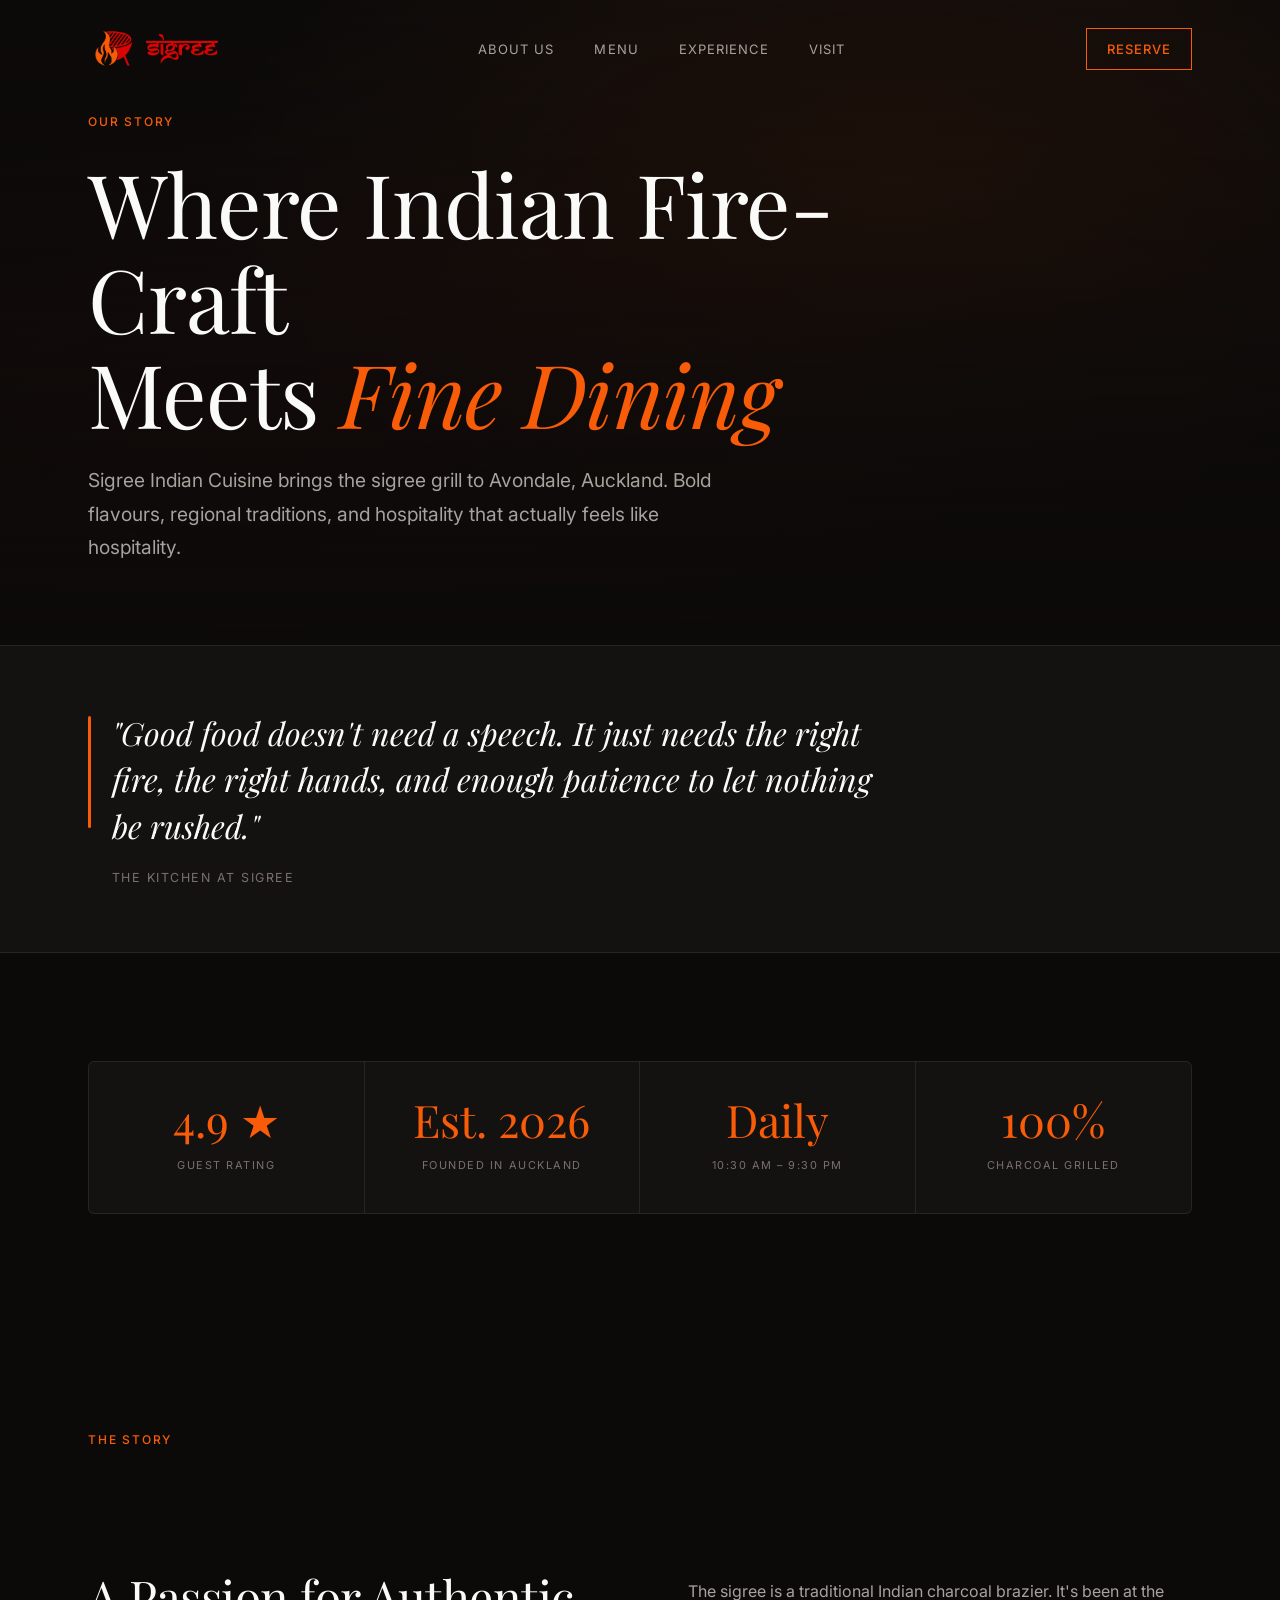
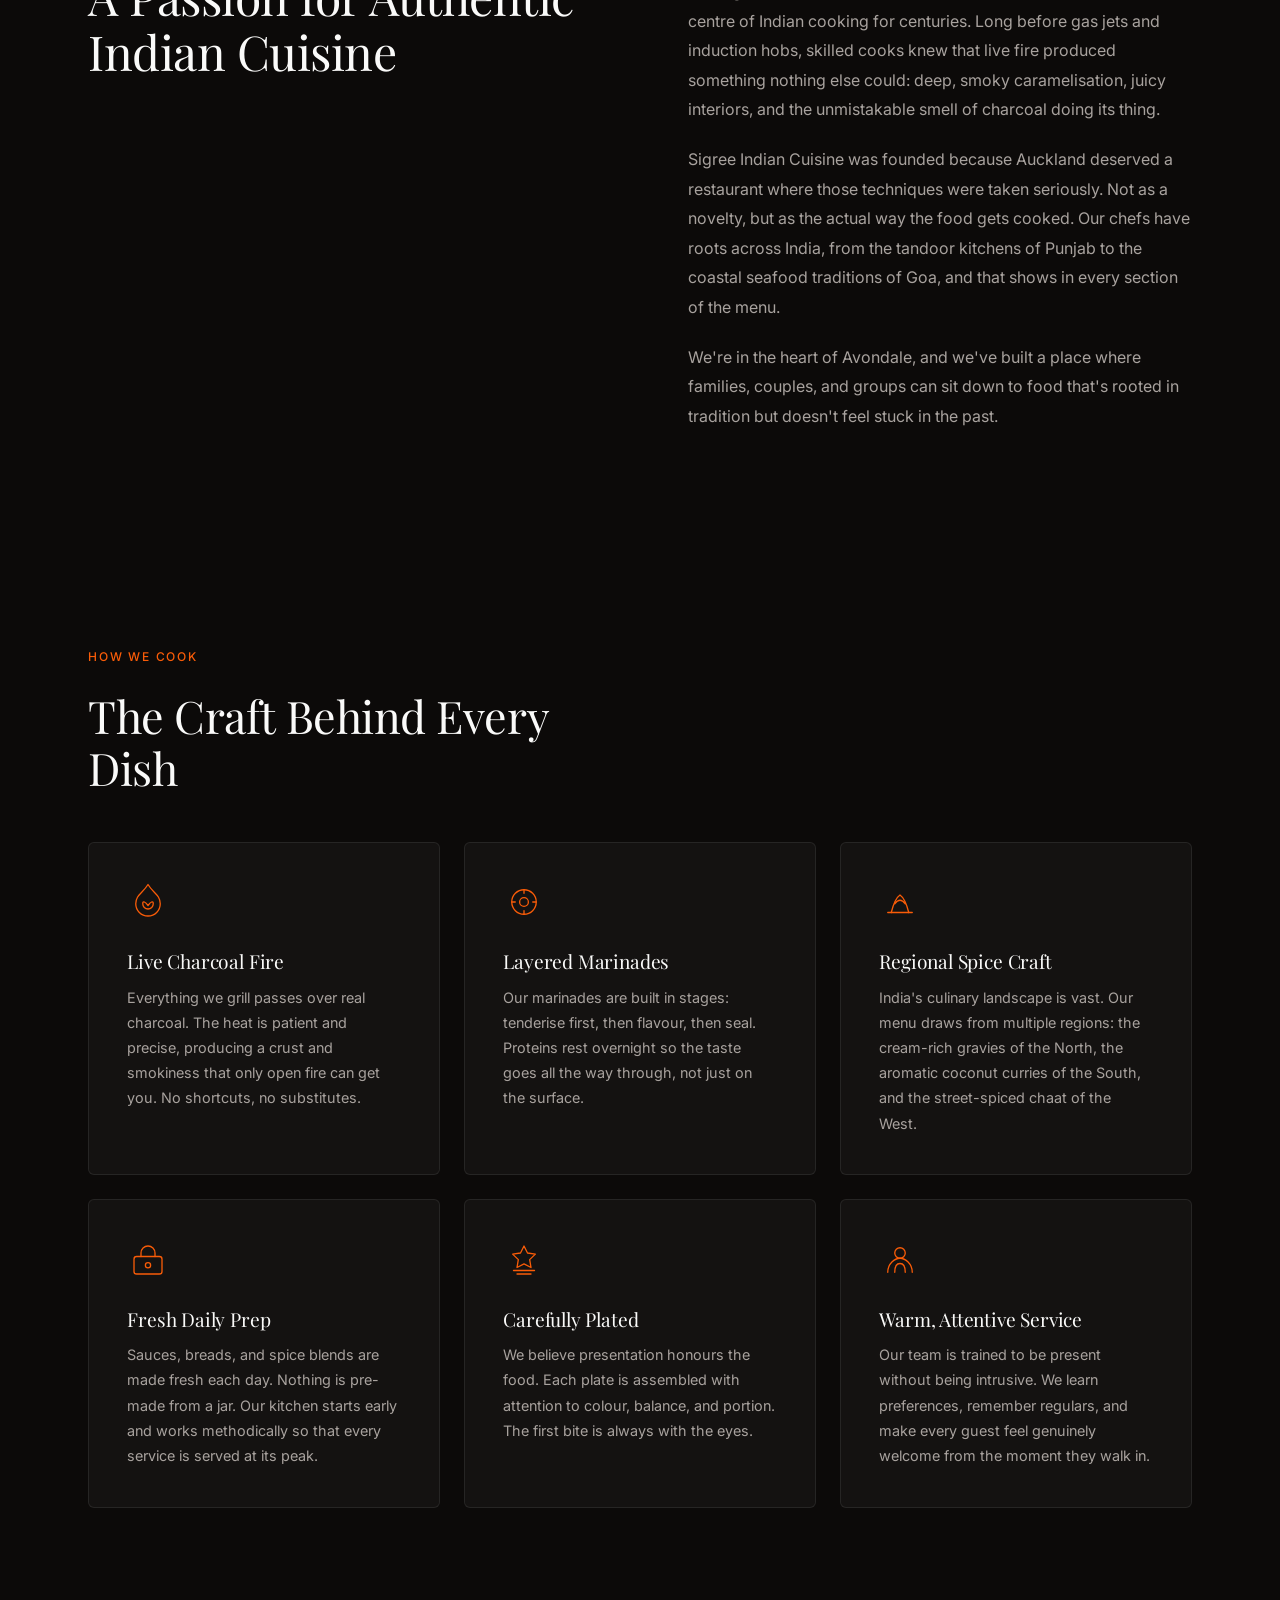
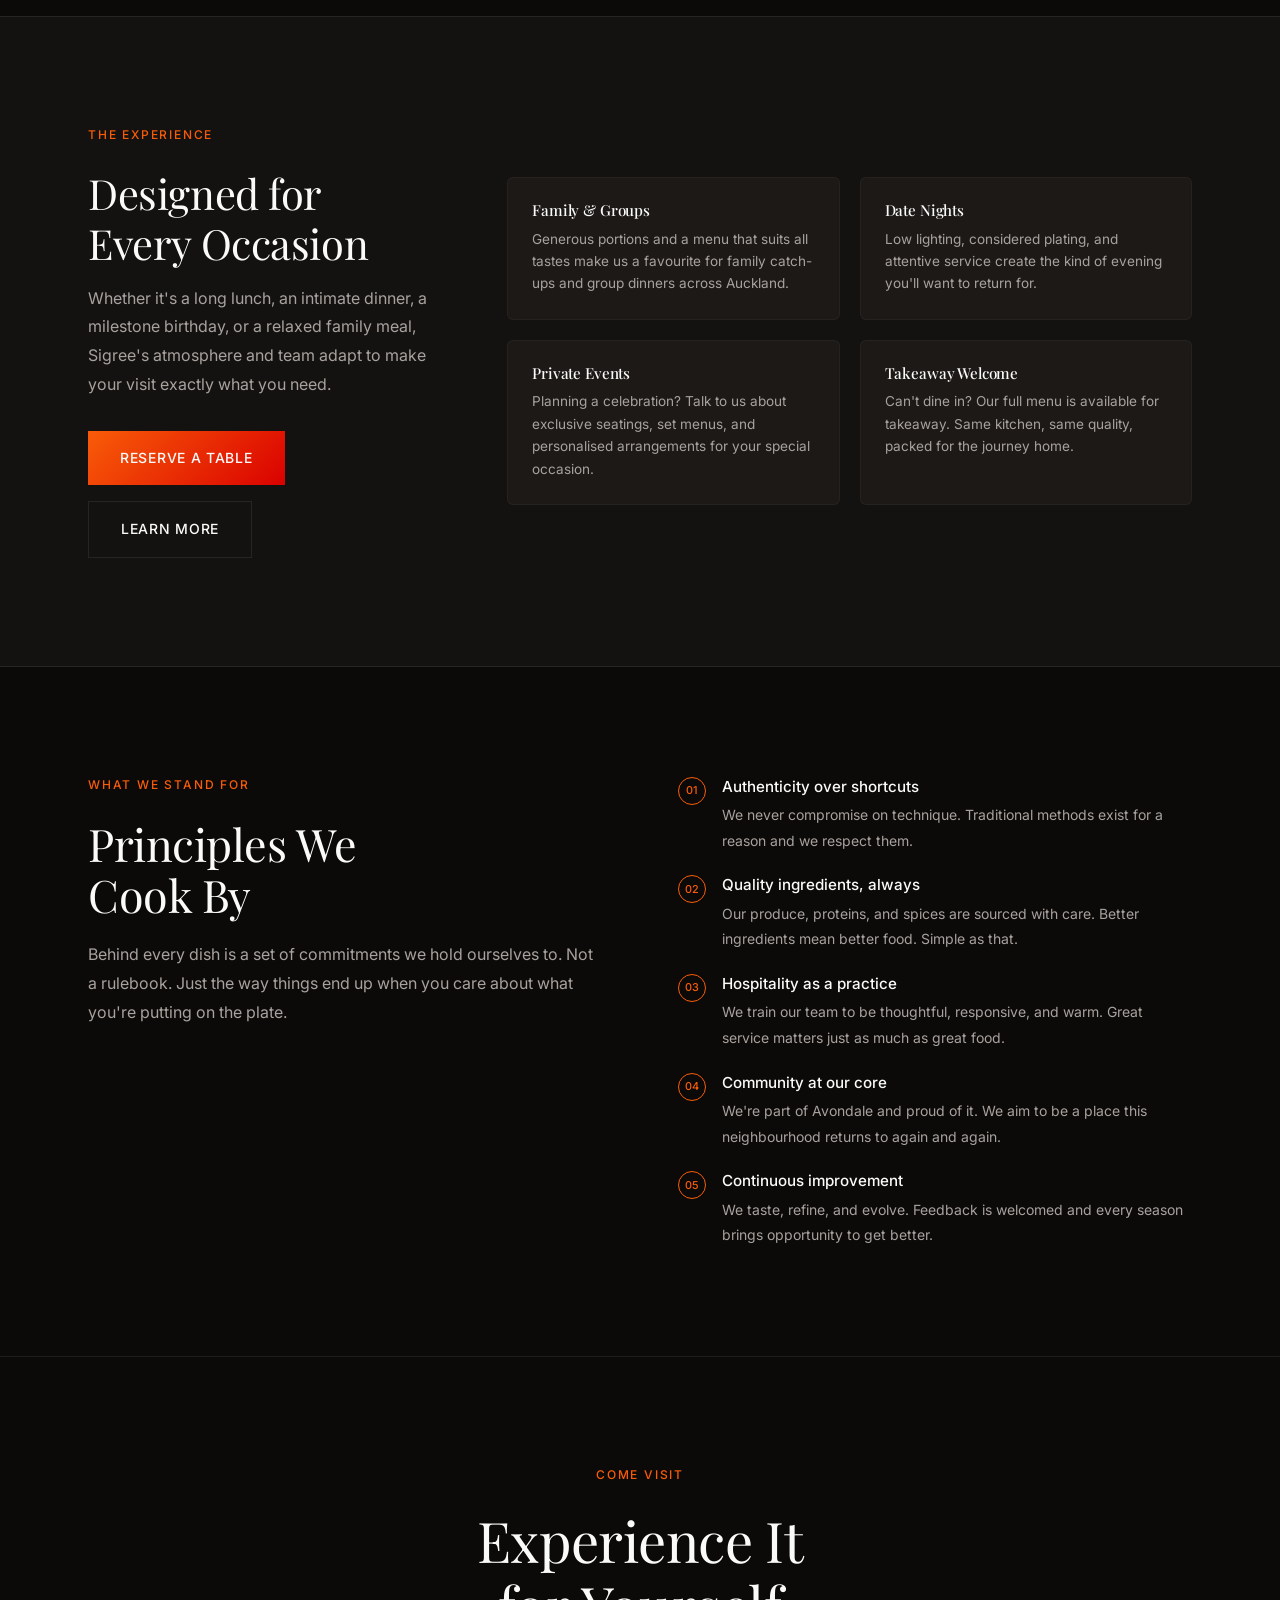
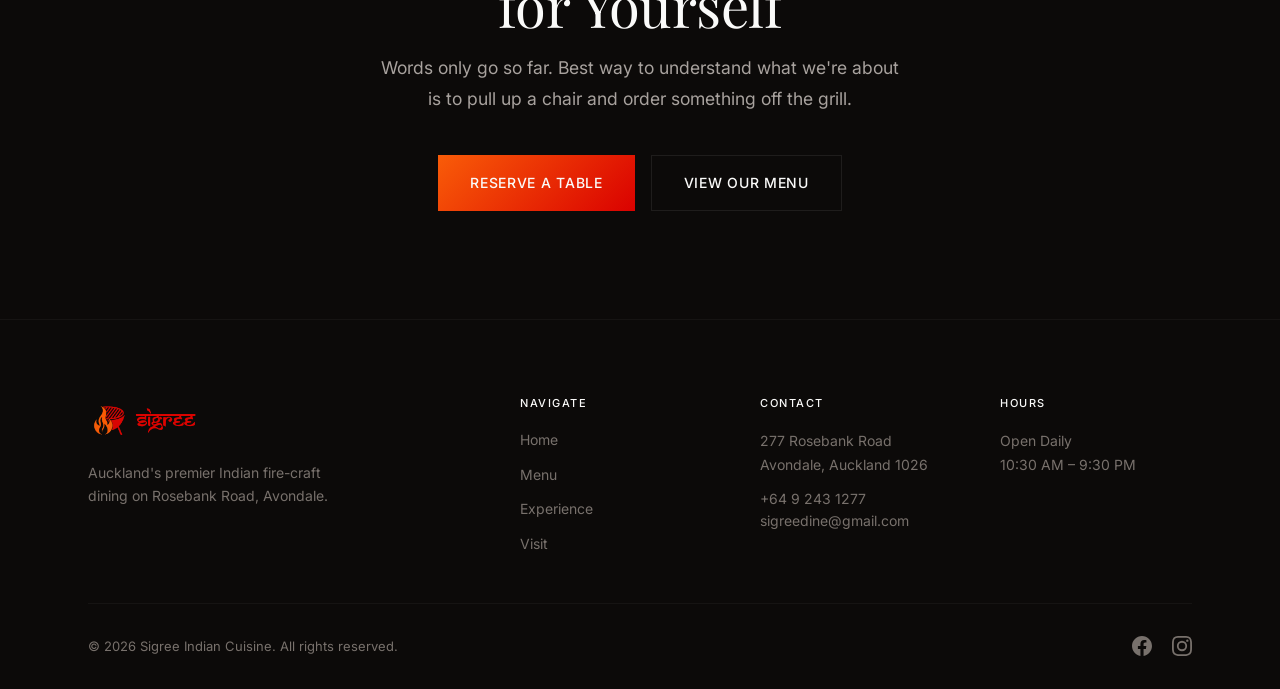
==== about.html @ a4ab177f "newupdates" ====
<!DOCTYPE html>
<html lang="en">
<head>
	<meta charset="UTF-8" />
	<meta name="viewport" content="width=device-width, initial-scale=1.0" />
	<meta name="robots" content="index, follow" />
	<link rel="canonical" href="https://sigreebbq.netlify.app/about.html" />
	<meta name="description" content="About Sigree Indian Cuisine. Our story, how we cook, and the team behind the charcoal grill at 277 Rosebank Road, Avondale." />
	<meta name="keywords" content="Sigree story, Indian restaurant team, fine dining Avondale NZ, charcoal grill restaurant" />
	<meta property="og:title" content="About Us | Sigree Indian Cuisine" />
	<meta property="og:description" content="Discover the story of Sigree Indian Cuisine and our approach to authentic Indian charcoal grilled dining in Auckland." />
	<meta property="og:type" content="website" />
	<meta property="og:url" content="https://www.sigreebarbeque.co.nz/about.html" />
	<meta name="twitter:card" content="summary" />
	<meta name="twitter:title" content="About Us | Sigree Indian Cuisine" />
	<meta name="twitter:description" content="Discover the story of Sigree Indian Cuisine and our approach to authentic Indian charcoal grilled dining in Auckland." />
	<title>About Us | Sigree Indian Cuisine</title>
	<link rel="icon" href="favicon.ico" type="image/x-icon" />
	<link rel="preconnect" href="https://fonts.googleapis.com" />
	<link rel="preconnect" href="https://fonts.gstatic.com" crossorigin />
	<link href="https://fonts.googleapis.com/css2?family=Playfair+Display:ital,wght@0,400;0,500;0,600;1,400&family=Inter:wght@300;400;500&display=swap" rel="stylesheet" />
	<link rel="stylesheet" href="styles.css" />
	<script src="script.js" defer></script>
	<style>

		/* ============================================
		   About Page — Page-specific Styles
		   ============================================ */

		/* ---- About Hero ---- */
		.about-hero {
			min-height: 68vh;
			display: flex;
			align-items: flex-end;
			padding-top: 7rem;
			padding-bottom: clamp(3rem, 8vw, 5rem);
			position: relative;
			overflow: hidden;
			background:
				linear-gradient(180deg, rgba(12,10,9,0.1) 0%, var(--color-bg) 100%),
				radial-gradient(ellipse at 70% 30%, rgba(249, 92, 8, 0.10) 0%, transparent 55%),
				radial-gradient(ellipse at 20% 70%, rgba(218, 1, 0, 0.07) 0%, transparent 50%),
				var(--color-bg);
		}

		.about-hero-inner {
			max-width: 780px;
		}

		.about-hero h1 {
			font-size: clamp(3rem, 8vw, 5.5rem);
			margin: 0.5rem 0 1.5rem;
			line-height: 1.08;
		}

		.about-hero h1 em {
			font-style: italic;
			color: var(--color-accent);
		}

		.about-hero-sub {
			font-size: clamp(1rem, 2.5vw, 1.2rem);
			color: var(--color-text-secondary);
			line-height: 1.75;
			max-width: 54ch;
		}

		/* ---- Pull quote banner ---- */
		.pull-quote {
			border-top: 1px solid var(--color-border);
			border-bottom: 1px solid var(--color-border);
			padding: clamp(2.5rem, 6vw, 4rem) 0;
			background: var(--color-bg-elevated);
		}

		.pull-quote blockquote {
			font-family: var(--font-display);
			font-style: italic;
			font-size: clamp(1.35rem, 3.5vw, 2rem);
			color: var(--color-text);
			line-height: 1.45;
			max-width: 820px;
			position: relative;
			padding-left: 1.5rem;
		}

		.pull-quote blockquote::before {
			content: '';
			position: absolute;
			left: 0;
			top: 0.2em;
			width: 3px;
			height: 80%;
			background: var(--color-accent);
			border-radius: 2px;
		}

		.pull-quote cite {
			display: block;
			margin-top: 1.2rem;
			font-style: normal;
			font-size: 0.78rem;
			letter-spacing: 0.12em;
			text-transform: uppercase;
			color: var(--color-text-muted);
			padding-left: 1.5rem;
		}

		/* ---- Story two-col ---- */
		.about-story {
			display: grid;
			grid-template-columns: 1fr 1fr;
			gap: clamp(3rem, 8vw, 6rem);
			align-items: start;
		}

		.about-story-label {
			grid-column: 1 / -1;
		}

		.about-story-left h2 {
			font-size: clamp(2rem, 4.5vw, 3rem);
			line-height: 1.15;
			margin-bottom: 1.75rem;
		}

		.about-story-right {
			padding-top: 0.5rem;
		}

		.about-story-right p {
			color: var(--color-text-secondary);
			line-height: 1.85;
			margin-bottom: 1.25rem;
		}

		.about-story-right p:last-child {
			margin-bottom: 0;
		}

		/* ---- Accent number stat strip ---- */
		.about-stats {
			display: grid;
			grid-template-columns: repeat(4, 1fr);
			border: 1px solid var(--color-border);
			border-radius: 6px;
			overflow: hidden;
			background: var(--color-bg-elevated);
		}

		.about-stat {
			padding: clamp(1.5rem, 3vw, 2.25rem) clamp(1rem, 2.5vw, 2rem);
			border-right: 1px solid var(--color-border);
			text-align: center;
		}

		.about-stat:last-child {
			border-right: none;
		}

		.about-stat-number {
			display: block;
			font-family: var(--font-display);
			font-size: clamp(1.8rem, 4vw, 2.8rem);
			color: var(--color-accent);
			line-height: 1;
			margin-bottom: 0.5rem;
		}

		.about-stat-label {
			font-size: 0.68rem;
			letter-spacing: 0.14em;
			text-transform: uppercase;
			color: var(--color-text-muted);
		}

		/* ---- Craft pillars ---- */
		.craft-grid {
			display: grid;
			grid-template-columns: repeat(3, 1fr);
			gap: 1.5rem;
		}

		.craft-card {
			background: var(--color-bg-elevated);
			border: 1px solid var(--color-border);
			border-radius: 6px;
			padding: clamp(1.75rem, 3vw, 2.5rem);
			transition: border-color 0.3s var(--ease-out);
		}

		.craft-card:hover {
			border-color: rgba(249, 92, 8, 0.35);
		}

		.craft-icon {
			width: 42px;
			height: 42px;
			margin-bottom: 1.25rem;
			color: var(--color-accent);
		}

		.craft-card h3 {
			font-size: 1.2rem;
			font-weight: 400;
			margin-bottom: 0.75rem;
		}

		.craft-card p {
			color: var(--color-text-secondary);
			font-size: 0.9rem;
			line-height: 1.75;
		}

		/* ---- Experience strip ---- */
		.about-experience {
			background: var(--color-bg-elevated);
			border-top: 1px solid var(--color-border);
			border-bottom: 1px solid var(--color-border);
		}

		.about-experience-grid {
			display: grid;
			grid-template-columns: 1fr 2fr;
			gap: clamp(3rem, 6vw, 5rem);
			align-items: center;
		}

		.about-experience-left h2 {
			font-size: clamp(1.8rem, 4vw, 2.6rem);
			line-height: 1.2;
			margin-bottom: 1rem;
		}

		.about-experience-left p {
			color: var(--color-text-secondary);
			line-height: 1.8;
			margin-bottom: 2rem;
		}

		.about-experience-features {
			display: grid;
			grid-template-columns: 1fr 1fr;
			gap: 1.25rem;
		}

		.experience-feature {
			background: var(--color-surface);
			border: 1px solid var(--color-border-subtle);
			border-radius: 6px;
			padding: 1.5rem;
		}

		.experience-feature h4 {
			font-size: 0.95rem;
			font-weight: 500;
			margin-bottom: 0.5rem;
			color: var(--color-text);
		}

		.experience-feature p {
			font-size: 0.85rem;
			color: var(--color-text-secondary);
			line-height: 1.65;
		}

		/* ---- Values list ---- */
		.values-section {
			display: grid;
			grid-template-columns: 1fr 1fr;
			gap: clamp(3rem, 6vw, 5rem);
			align-items: start;
		}

		.values-header h2 {
			font-size: clamp(1.8rem, 4vw, 2.8rem);
			line-height: 1.15;
			margin-bottom: 1.2rem;
		}

		.values-header p {
			color: var(--color-text-secondary);
			line-height: 1.8;
		}

		.values-list {
			list-style: none;
			display: flex;
			flex-direction: column;
			gap: 1.25rem;
		}

		.values-list li {
			display: flex;
			gap: 1rem;
			align-items: flex-start;
		}

		.values-list .value-num {
			flex-shrink: 0;
			width: 28px;
			height: 28px;
			border-radius: 50%;
			border: 1px solid var(--color-accent);
			display: flex;
			align-items: center;
			justify-content: center;
			font-size: 0.68rem;
			font-weight: 500;
			letter-spacing: 0.05em;
			color: var(--color-accent);
			margin-top: 2px;
		}

		.value-text strong {
			display: block;
			font-weight: 500;
			margin-bottom: 0.2rem;
			color: var(--color-text);
			font-size: 0.95rem;
		}

		.value-text span {
			font-size: 0.875rem;
			color: var(--color-text-secondary);
			line-height: 1.65;
		}

		/* ---- CTA banner ---- */
		.about-cta {
			text-align: center;
			border-top: 1px solid var(--color-border);
		}

		.about-cta h2 {
			font-size: clamp(2rem, 5vw, 3.5rem);
			margin-bottom: 1rem;
		}

		.about-cta p {
			color: var(--color-text-secondary);
			font-size: clamp(0.95rem, 2vw, 1.1rem);
			max-width: 48ch;
			margin: 0 auto 2.5rem;
			line-height: 1.75;
		}

		.about-cta-btns {
			display: flex;
			gap: 1rem;
			justify-content: center;
			flex-wrap: wrap;
		}

		/* ---- Responsive ---- */
		@media (max-width: 900px) {
			.about-stats {
				grid-template-columns: repeat(2, 1fr);
			}

			.about-stat:nth-child(2) {
				border-right: none;
			}

			.about-stat:nth-child(3) {
				border-top: 1px solid var(--color-border);
			}

			.about-stat:nth-child(4) {
				border-top: 1px solid var(--color-border);
				border-right: none;
			}

			.craft-grid {
				grid-template-columns: 1fr 1fr;
			}

			.about-experience-grid {
				grid-template-columns: 1fr;
			}

			.values-section {
				grid-template-columns: 1fr;
			}
		}

		@media (max-width: 640px) {
			.about-story {
				grid-template-columns: 1fr;
			}

			.craft-grid {
				grid-template-columns: 1fr;
			}

			.about-experience-features {
				grid-template-columns: 1fr;
			}

			.about-stats {
				grid-template-columns: repeat(2, 1fr);
			}
		}

	</style>
</head>
<body>
	<a class="skip-link" href="#main-content">Skip to content</a>
	<div class="page-embers" aria-hidden="true">
		<span></span><span></span><span></span><span></span><span></span>
		<span></span><span></span><span></span><span></span><span></span>
		<span></span><span></span><span></span><span></span><span></span>
		<span></span><span></span><span></span><span></span><span></span>
	</div>

	<header class="site-header" id="top">
		<div class="container header-inner">
			<a class="brand" href="index.html" aria-label="Sigree Indian Cuisine home">
				<img src="assets/SIGREELOGO1.png" alt="Sigree Indian Cuisine" class="brand-logo" />
			</a>

			<nav class="nav" id="primary-nav" aria-label="Primary navigation">
				<a href="about.html" class="active">About Us</a>
				<a href="menu.html">Menu</a>
				<a href="experience.html">Experience</a>
				<a href="visit.html">Visit</a>
			</nav>

			<a class="nav-cta" href="index.html#reserve">Reserve</a>

			<button class="nav-toggle" type="button" aria-label="Open navigation" aria-expanded="false" aria-controls="primary-nav">
				<span></span>
				<span></span>
			</button>
		</div>
	</header>

	<main id="main-content">

		<!-- ============================
		     Hero
		     ============================ -->
		<section class="about-hero">
			<div class="container">
				<div class="about-hero-inner">
					<div class="section-label">Our Story</div>
					<h1>Where Indian Fire-Craft<br />Meets <em>Fine Dining</em></h1>
					<p class="about-hero-sub">Sigree Indian Cuisine brings the sigree grill to Avondale, Auckland. Bold flavours, regional traditions, and hospitality that actually feels like hospitality.</p>
				</div>
			</div>
		</section>

		<!-- ============================
		     Pull Quote
		     ============================ -->
		<section class="pull-quote" aria-label="Our ethos">
			<div class="container">
				<blockquote>
					"Good food doesn't need a speech. It just needs the right fire, the right hands, and enough patience to let nothing be rushed."
				</blockquote>
				<cite>The Kitchen at Sigree</cite>
			</div>
		</section>

		<!-- ============================
		     Stats Strip
		     ============================ -->
		<section class="section" aria-label="At a glance">
			<div class="container">
				<div class="about-stats">
					<div class="about-stat">
						<span class="about-stat-number">4.9 ★</span>
						<span class="about-stat-label">Guest Rating</span>
					</div>
					<div class="about-stat">
						<span class="about-stat-number">Est. 2026</span>
						<span class="about-stat-label">Founded in Auckland</span>
					</div>
					<div class="about-stat">
						<span class="about-stat-number">Daily</span>
						<span class="about-stat-label">10:30 AM – 9:30 PM</span>
					</div>
					<div class="about-stat">
						<span class="about-stat-number">100%</span>
						<span class="about-stat-label">Charcoal Grilled</span>
					</div>
				</div>
			</div>
		</section>

		<!-- ============================
		     Our Story
		     ============================ -->
		<section class="section" id="story" aria-labelledby="story-heading">
			<div class="container">
				<div class="about-story">
					<div class="about-story-label">
						<div class="section-label">The Story</div>
					</div>
					<div class="about-story-left">
						<h2 id="story-heading">A Passion for Authentic<br />Indian Cuisine</h2>
					</div>
					<div class="about-story-right">
						<p>The sigree is a traditional Indian charcoal brazier. It's been at the centre of Indian cooking for centuries. Long before gas jets and induction hobs, skilled cooks knew that live fire produced something nothing else could: deep, smoky caramelisation, juicy interiors, and the unmistakable smell of charcoal doing its thing.</p>
						<p>Sigree Indian Cuisine was founded because Auckland deserved a restaurant where those techniques were taken seriously. Not as a novelty, but as the actual way the food gets cooked. Our chefs have roots across India, from the tandoor kitchens of Punjab to the coastal seafood traditions of Goa, and that shows in every section of the menu.</p>
						<p>We're in the heart of Avondale, and we've built a place where families, couples, and groups can sit down to food that's rooted in tradition but doesn't feel stuck in the past.</p>
					</div>
				</div>
			</div>
		</section>

		<!-- ============================
		     Craft Pillars
		     ============================ -->
		<section class="section" aria-labelledby="craft-heading">
			<div class="container">
				<div class="section-label">How We Cook</div>
				<h2 id="craft-heading" style="font-size:clamp(1.8rem,4vw,2.8rem); margin-bottom:clamp(2rem,5vw,3rem); max-width:18ch;">The Craft Behind Every Dish</h2>
				<div class="craft-grid">

					<article class="craft-card">
						<svg class="craft-icon" viewBox="0 0 48 48" fill="none" stroke="currentColor" stroke-width="1.5" stroke-linecap="round" stroke-linejoin="round" aria-hidden="true">
							<path d="M24 4 C18 14 10 16 10 26 a14 14 0 0 0 28 0 C38 16 30 14 24 4z"/>
							<path d="M24 28 C21 24 18 22 18 26 a6 6 0 0 0 12 0 C30 22 27 24 24 28z"/>
						</svg>
						<h3>Live Charcoal Fire</h3>
						<p>Everything we grill passes over real charcoal. The heat is patient and precise, producing a crust and smokiness that only open fire can get you. No shortcuts, no substitutes.</p>
					</article>

					<article class="craft-card">
						<svg class="craft-icon" viewBox="0 0 48 48" fill="none" stroke="currentColor" stroke-width="1.5" stroke-linecap="round" stroke-linejoin="round" aria-hidden="true">
							<circle cx="24" cy="24" r="14"/>
							<path d="M24 10 v4 M24 34 v4 M10 24 h4 M34 24 h4"/>
							<circle cx="24" cy="24" r="5"/>
						</svg>
						<h3>Layered Marinades</h3>
						<p>Our marinades are built in stages: tenderise first, then flavour, then seal. Proteins rest overnight so the taste goes all the way through, not just on the surface.</p>
					</article>

					<article class="craft-card">
						<svg class="craft-icon" viewBox="0 0 48 48" fill="none" stroke="currentColor" stroke-width="1.5" stroke-linecap="round" stroke-linejoin="round" aria-hidden="true">
							<path d="M14 36 Q18 20 24 16 Q30 20 34 36"/>
							<path d="M10 36 h28"/>
							<path d="M18 26 Q24 18 30 26"/>
						</svg>
						<h3>Regional Spice Craft</h3>
						<p>India's culinary landscape is vast. Our menu draws from multiple regions: the cream-rich gravies of the North, the aromatic coconut curries of the South, and the street-spiced chaat of the West.</p>
					</article>

					<article class="craft-card">
						<svg class="craft-icon" viewBox="0 0 48 48" fill="none" stroke="currentColor" stroke-width="1.5" stroke-linecap="round" stroke-linejoin="round" aria-hidden="true">
							<rect x="8" y="20" width="32" height="20" rx="3"/>
							<path d="M16 20 v-4 a8 8 0 0 1 16 0 v4"/>
							<circle cx="24" cy="30" r="3"/>
						</svg>
						<h3>Fresh Daily Prep</h3>
						<p>Sauces, breads, and spice blends are made fresh each day. Nothing is pre-made from a jar. Our kitchen starts early and works methodically so that every service is served at its peak.</p>
					</article>

					<article class="craft-card">
						<svg class="craft-icon" viewBox="0 0 48 48" fill="none" stroke="currentColor" stroke-width="1.5" stroke-linecap="round" stroke-linejoin="round" aria-hidden="true">
							<path d="M24 8 l4 8 9 1.3 -6.5 6.3 1.5 9 -8-4.2 -8 4.2 1.5-9 -6.5-6.3 9-1.3z"/>
							<path d="M12 36 h24 M16 40 h16"/>
						</svg>
						<h3>Carefully Plated</h3>
						<p>We believe presentation honours the food. Each plate is assembled with attention to colour, balance, and portion. The first bite is always with the eyes.</p>
					</article>

					<article class="craft-card">
						<svg class="craft-icon" viewBox="0 0 48 48" fill="none" stroke="currentColor" stroke-width="1.5" stroke-linecap="round" stroke-linejoin="round" aria-hidden="true">
							<path d="M10 38 C10 28 18 22 24 22 C30 22 38 28 38 38"/>
							<circle cx="24" cy="16" r="6"/>
							<path d="M18 38 C18 32 20 28 24 28 C28 28 30 32 30 38"/>
						</svg>
						<h3>Warm, Attentive Service</h3>
						<p>Our team is trained to be present without being intrusive. We learn preferences, remember regulars, and make every guest feel genuinely welcome from the moment they walk in.</p>
					</article>

				</div>
			</div>
		</section>

		<!-- ============================
		     Experience Strip
		     ============================ -->
		<section class="about-experience section" id="experience" aria-labelledby="exp-heading">
			<div class="container">
				<div class="about-experience-grid">
					<div class="about-experience-left">
						<div class="section-label">The Experience</div>
						<h2 id="exp-heading">Designed for Every Occasion</h2>
						<p>Whether it's a long lunch, an intimate dinner, a milestone birthday, or a relaxed family meal, Sigree's atmosphere and team adapt to make your visit exactly what you need.</p>
						<div style="display:flex;gap:1rem;flex-wrap:wrap;">
							<a href="index.html#reserve" class="btn btn-primary">Reserve a Table</a>
							<a href="experience.html" class="btn btn-secondary">Learn More</a>
						</div>
					</div>
					<div class="about-experience-features">
						<article class="experience-feature">
							<h4>Family &amp; Groups</h4>
							<p>Generous portions and a menu that suits all tastes make us a favourite for family catch-ups and group dinners across Auckland.</p>
						</article>
						<article class="experience-feature">
							<h4>Date Nights</h4>
							<p>Low lighting, considered plating, and attentive service create the kind of evening you'll want to return for.</p>
						</article>
						<article class="experience-feature">
							<h4>Private Events</h4>
							<p>Planning a celebration? Talk to us about exclusive seatings, set menus, and personalised arrangements for your special occasion.</p>
						</article>
						<article class="experience-feature">
							<h4>Takeaway Welcome</h4>
							<p>Can't dine in? Our full menu is available for takeaway. Same kitchen, same quality, packed for the journey home.</p>
						</article>
					</div>
				</div>
			</div>
		</section>

		<!-- ============================
		     Values
		     ============================ -->
		<section class="section" aria-labelledby="values-heading">
			<div class="container">
				<div class="values-section">
					<div class="values-header">
						<div class="section-label">What We Stand For</div>
						<h2 id="values-heading">Principles We<br />Cook By</h2>
						<p>Behind every dish is a set of commitments we hold ourselves to. Not a rulebook. Just the way things end up when you care about what you're putting on the plate.</p>
					</div>
					<ul class="values-list" aria-label="Our values">
						<li>
							<span class="value-num" aria-hidden="true">01</span>
							<div class="value-text">
								<strong>Authenticity over shortcuts</strong>
								<span>We never compromise on technique. Traditional methods exist for a reason and we respect them.</span>
							</div>
						</li>
						<li>
							<span class="value-num" aria-hidden="true">02</span>
							<div class="value-text">
								<strong>Quality ingredients, always</strong>
								<span>Our produce, proteins, and spices are sourced with care. Better ingredients mean better food. Simple as that.</span>
							</div>
						</li>
						<li>
							<span class="value-num" aria-hidden="true">03</span>
							<div class="value-text">
								<strong>Hospitality as a practice</strong>
								<span>We train our team to be thoughtful, responsive, and warm. Great service matters just as much as great food.</span>
							</div>
						</li>
						<li>
							<span class="value-num" aria-hidden="true">04</span>
							<div class="value-text">
								<strong>Community at our core</strong>
								<span>We're part of Avondale and proud of it. We aim to be a place this neighbourhood returns to again and again.</span>
							</div>
						</li>
						<li>
							<span class="value-num" aria-hidden="true">05</span>
							<div class="value-text">
								<strong>Continuous improvement</strong>
								<span>We taste, refine, and evolve. Feedback is welcomed and every season brings opportunity to get better.</span>
							</div>
						</li>
					</ul>
				</div>
			</div>
		</section>

		<!-- ============================
		     CTA
		     ============================ -->
		<section class="about-cta section">
			<div class="container">
				<div class="section-label">Come Visit</div>
				<h2>Experience It<br />for Yourself</h2>
				<p>Words only go so far. Best way to understand what we're about is to pull up a chair and order something off the grill.</p>
				<div class="about-cta-btns">
					<a href="index.html#reserve" class="btn btn-primary">Reserve a Table</a>
					<a href="menu.html" class="btn btn-secondary">View Our Menu</a>
				</div>
			</div>
		</section>

	</main>

	<footer class="site-footer">
		<div class="container">
			<div class="footer-grid">
				<div class="footer-brand">
					<img src="assets/SIGREELOGO1.png" alt="Sigree Indian Cuisine" class="footer-logo" />
					<p>Auckland's premier Indian fire-craft dining on Rosebank Road, Avondale.</p>
				</div>
				<div class="footer-col">
					<h4>Navigate</h4>
					<nav>
						<a href="index.html">Home</a>
						<a href="menu.html">Menu</a>
						<a href="experience.html">Experience</a>
						<a href="visit.html">Visit</a>
					</nav>
				</div>
				<div class="footer-col">
					<h4>Contact</h4>
					<address>
						277 Rosebank Road<br />
						Avondale, Auckland 1026
					</address>
					<a href="tel:+6492431277">+64 9 243 1277</a>
					<a href="mailto:sigreedine@gmail.com">sigreedine@gmail.com</a>
				</div>
				<div class="footer-col">
					<h4>Hours</h4>
					<p>Open Daily<br />10:30 AM – 9:30 PM</p>
				</div>
			</div>
			<div class="footer-bottom">
				<p>&copy; <span id="year"></span> Sigree Indian Cuisine. All rights reserved.</p>
				<div class="footer-social">
					<a href="https://www.facebook.com/sigreebarbeque" target="_blank" rel="noopener noreferrer" aria-label="Facebook">
						<svg width="20" height="20" viewBox="0 0 24 24" fill="currentColor"><path d="M24 12.073c0-6.627-5.373-12-12-12s-12 5.373-12 12c0 5.99 4.388 10.954 10.125 11.854v-8.385H7.078v-3.47h3.047V9.43c0-3.007 1.792-4.669 4.533-4.669 1.312 0 2.686.235 2.686.235v2.953H15.83c-1.491 0-1.956.925-1.956 1.874v2.25h3.328l-.532 3.47h-2.796v8.385C19.612 23.027 24 18.062 24 12.073z"/></svg>
					</a>
					<a href="https://www.instagram.com/sigreebarbeque" target="_blank" rel="noopener noreferrer" aria-label="Instagram">
						<svg width="20" height="20" viewBox="0 0 24 24" fill="currentColor"><path d="M12 2.163c3.204 0 3.584.012 4.85.07 3.252.148 4.771 1.691 4.919 4.919.058 1.265.069 1.645.069 4.849 0 3.205-.012 3.584-.069 4.849-.149 3.225-1.664 4.771-4.919 4.919-1.266.058-1.644.07-4.85.07-3.204 0-3.584-.012-4.849-.07-3.26-.149-4.771-1.699-4.919-4.92-.058-1.265-.07-1.644-.07-4.849 0-3.204.013-3.583.07-4.849.149-3.227 1.664-4.771 4.919-4.919 1.266-.057 1.645-.069 4.849-.069zM12 0C8.741 0 8.333.014 7.053.072 2.695.272.273 2.69.073 7.052.014 8.333 0 8.741 0 12c0 3.259.014 3.668.072 4.948.2 4.358 2.618 6.78 6.98 6.98C8.333 23.986 8.741 24 12 24c3.259 0 3.668-.014 4.948-.072 4.354-.2 6.782-2.618 6.979-6.98.059-1.28.073-1.689.073-4.948 0-3.259-.014-3.667-.072-4.947-.196-4.354-2.617-6.78-6.979-6.98C15.668.014 15.259 0 12 0zm0 5.838a6.162 6.162 0 100 12.324 6.162 6.162 0 000-12.324zM12 16a4 4 0 110-8 4 4 0 010 8zm6.406-11.845a1.44 1.44 0 100 2.881 1.44 1.44 0 000-2.881z"/></svg>
					</a>
				</div>
			</div>
		</div>
	</footer>
</body>
</html>
---- styles.css ----
/* ============================================
   Sigree Indian Cuisine — Fine Dining Website
   Design: Sophisticated, understated luxury
   ============================================ */

:root {
	/* Color Palette - Warm neutrals with gold accent */
	--color-bg: #0c0a09;
	--color-bg-elevated: #141211;
	--color-surface: #1c1917;
	--color-border: rgba(255, 255, 255, 0.08);
	--color-border-subtle: rgba(255, 255, 255, 0.04);
	
	--color-text: #fafaf9;
	--color-text-secondary: #a8a29e;
	--color-text-muted: #78716c;
	
	--color-accent: #f95c08;
	--color-accent-light: #ffd0b5;
	--color-accent-dark: #da0100;
	
	/* Typography */
	--font-display: 'Playfair Display', Georgia, serif;
	--font-body: 'Inter', -apple-system, BlinkMacSystemFont, sans-serif;
	
	/* Spacing */
	--container-max: 1200px;
	--container-padding: clamp(1.5rem, 5vw, 3rem);
	--section-spacing: clamp(5rem, 12vh, 8rem);
	
	/* Transitions */
	--ease-out: cubic-bezier(0.16, 1, 0.3, 1);
}

/* ============================================
   Reset & Base
   ============================================ */
*, *::before, *::after {
	box-sizing: border-box;
	margin: 0;
	padding: 0;
}

html {
	scroll-behavior: smooth;
	-webkit-font-smoothing: antialiased;
	-moz-osx-font-smoothing: grayscale;
}

body {
	font-family: var(--font-body);
	font-size: 1rem;
	font-weight: 400;
	line-height: 1.6;
	color: var(--color-text);
	background-color: var(--color-bg);
	overflow-x: hidden;
}

::selection {
	background: var(--color-accent);
	color: var(--color-bg);
}

img {
	max-width: 100%;
	height: auto;
	display: block;
}

a {
	color: inherit;
	text-decoration: none;
}

button {
	font: inherit;
	cursor: pointer;
	border: none;
	background: none;
}

/* ============================================
   Utility
   ============================================ */
.container {
	width: 100%;
	max-width: var(--container-max);
	margin: 0 auto;
	padding: 0 var(--container-padding);
}

.skip-link {
	position: absolute;
	top: -100%;
	left: 1rem;
	padding: 0.75rem 1rem;
	background: var(--color-accent);
	color: var(--color-bg);
	font-weight: 500;
	border-radius: 4px;
	z-index: 9999;
}

.skip-link:focus {
	top: 1rem;
}

/* ============================================
   Typography
   ============================================ */
h1, h2, h3, h4 {
	font-family: var(--font-display);
	font-weight: 400;
	line-height: 1.15;
	letter-spacing: -0.01em;
}

h1 {
	font-size: clamp(3rem, 8vw, 6rem);
}

h2 {
	font-size: clamp(2rem, 5vw, 3.5rem);
	color: var(--color-text);
}

h3 {
	font-size: clamp(1.25rem, 2vw, 1.5rem);
}

h4 {
	font-size: 1.125rem;
}

p {
	color: var(--color-text-secondary);
}

.section-label {
	font-size: 0.75rem;
	font-weight: 500;
	letter-spacing: 0.15em;
	text-transform: uppercase;
	color: var(--color-accent);
	margin-bottom: 1.5rem;
}

/* ============================================
   Buttons
   ============================================ */
.btn {
	display: inline-flex;
	align-items: center;
	justify-content: center;
	padding: 1rem 2rem;
	font-size: 0.875rem;
	font-weight: 500;
	letter-spacing: 0.05em;
	text-transform: uppercase;
	border-radius: 0;
	transition: all 0.3s var(--ease-out);
}

.btn-primary {
	background: linear-gradient(135deg, var(--color-accent) 0%, var(--color-accent-dark) 100%);
	color: var(--color-text);
}

.btn-primary:hover {
	background: linear-gradient(135deg, #ff7a2f 0%, #f43d2e 100%);
}

.btn-secondary {
	background: transparent;
	color: var(--color-text);
	border: 1px solid var(--color-border);
}

.btn-secondary:hover {
	border-color: var(--color-text-muted);
}

.btn-full {
	width: 100%;
}

/* ============================================
   Header
   ============================================ */
.site-header {
	position: fixed;
	top: 0;
	left: 0;
	right: 0;
	z-index: 1000;
	padding: 1.25rem 0;
	background: transparent;
	transition: background 0.4s var(--ease-out), padding 0.4s var(--ease-out);
}

.site-header.scrolled {
	background: rgba(12, 10, 9, 0.95);
	backdrop-filter: blur(10px);
	-webkit-backdrop-filter: blur(10px);
	padding: 1rem 0;
	border-bottom: 1px solid var(--color-border-subtle);
}

.header-inner {
	display: flex;
	align-items: center;
	justify-content: space-between;
	gap: 2rem;
}

.brand {
	display: flex;
	align-items: center;
}

.brand-logo {
	height: 58px;
	width: auto;
}

.nav {
	display: flex;
	align-items: center;
	gap: 2.5rem;
}

.nav a {
	font-size: 0.8125rem;
	font-weight: 400;
	letter-spacing: 0.08em;
	text-transform: uppercase;
	color: var(--color-text-secondary);
	transition: color 0.2s ease;
}

.nav a:hover,
.nav a.active {
	color: var(--color-text);
}

.nav-cta {
	font-size: 0.8125rem;
	font-weight: 500;
	letter-spacing: 0.08em;
	text-transform: uppercase;
	color: var(--color-accent);
	padding: 0.625rem 1.25rem;
	border: 1px solid var(--color-accent);
	transition: all 0.3s var(--ease-out);
}

.nav-cta:hover {
	background: var(--color-accent);
	color: var(--color-bg);
}

.nav-toggle {
	display: none;
	width: 32px;
	height: 24px;
	flex-direction: column;
	justify-content: center;
	gap: 6px;
}

.nav-toggle span {
	display: block;
	width: 100%;
	height: 1px;
	background: var(--color-text);
	transition: transform 0.3s var(--ease-out);
}

/* ============================================
   Hero
   ============================================ */
.hero {
	min-height: 100vh;
	display: flex;
	align-items: center;
	position: relative;
	overflow: hidden;
	padding-top: 6rem;
	background: 
		linear-gradient(180deg, rgba(12, 10, 9, 0) 0%, var(--color-bg) 100%),
		radial-gradient(ellipse at 30% 20%, rgba(249, 92, 8, 0.12) 0%, transparent 52%),
		radial-gradient(ellipse at 68% 26%, rgba(218, 1, 0, 0.08) 0%, transparent 54%),
		var(--color-bg);
}

.hero::before,
.hero::after {
	content: '';
	position: absolute;
	left: 62%;
	transform: translateX(-50%);
	pointer-events: none;
	z-index: 1;
}

.page-embers {
	position: fixed;
	inset: 0;
	pointer-events: none;
	z-index: 2;
	overflow: hidden;
}

.page-embers span {
	position: absolute;
	bottom: -10%;
	left: 50%;
	width: 6px;
	height: 6px;
	border-radius: 50%;
	background: radial-gradient(circle, rgba(255, 214, 176, 0.95) 0%, rgba(249, 92, 8, 0.78) 55%, rgba(218, 1, 0, 0.12) 100%);
	filter: blur(0.2px);
	--ember-drift: 18px;
	opacity: 0;
	animation: ember-rise var(--ember-speed, 8.5s) linear infinite;
}

.page-embers span:nth-child(1) {
	left: 8%;
	width: 4px;
	height: 4px;
	--ember-drift: 14px;
	--ember-speed: 7.6s;
	animation-delay: 0s;
}

.page-embers span:nth-child(2) {
	left: 16%;
	width: 5px;
	height: 5px;
	--ember-drift: 20px;
	--ember-speed: 9.2s;
	animation-delay: 1.2s;
}

.page-embers span:nth-child(3) {
	left: 24%;
	width: 3px;
	height: 3px;
	--ember-drift: 12px;
	--ember-speed: 6.9s;
	animation-delay: 2.1s;
}

.page-embers span:nth-child(4) {
	left: 33%;
	width: 5px;
	height: 5px;
	--ember-drift: 18px;
	--ember-speed: 8.1s;
	animation-delay: 3.4s;
}

.page-embers span:nth-child(5) {
	left: 41%;
	width: 3px;
	height: 3px;
	--ember-drift: 10px;
	--ember-speed: 7s;
	animation-delay: 4.5s;
}

.page-embers span:nth-child(6) {
	left: 50%;
	width: 4px;
	height: 4px;
	--ember-drift: 16px;
	--ember-speed: 8.8s;
	animation-delay: 5.6s;
	}

.page-embers span:nth-child(7) {
	left: 58%;
	width: 4px;
	height: 4px;
	--ember-drift: 22px;
	--ember-speed: 8.3s;
	animation-delay: 0.8s;
	}

.page-embers span:nth-child(8) {
	left: 65%;
	width: 3px;
	height: 3px;
	--ember-drift: 12px;
	--ember-speed: 7.4s;
	animation-delay: 2.7s;
	}

.page-embers span:nth-child(9) {
	left: 72%;
	width: 5px;
	height: 5px;
	--ember-drift: 20px;
	--ember-speed: 9s;
	animation-delay: 4.1s;
	}

.page-embers span:nth-child(10) {
	left: 80%;
	width: 3px;
	height: 3px;
	--ember-drift: 14px;
	--ember-speed: 6.8s;
	animation-delay: 5.2s;
	}

.page-embers span:nth-child(11) {
	left: 88%;
	width: 4px;
	height: 4px;
	--ember-drift: 18px;
	--ember-speed: 8.6s;
	animation-delay: 1.9s;
	}

.page-embers span:nth-child(12) {
	left: 95%;
	width: 3px;
	height: 3px;
	--ember-drift: 10px;
	--ember-speed: 7.2s;
	animation-delay: 3.6s;
}

.page-embers span:nth-child(13) {
	left: 6%;
	width: 3px;
	height: 3px;
	--ember-drift: 9px;
	--ember-speed: 6.6s;
	animation-delay: 0.5s;
}

.page-embers span:nth-child(14) {
	left: 13%;
	width: 4px;
	height: 4px;
	--ember-drift: 15px;
	--ember-speed: 8.9s;
	animation-delay: 1.7s;
}

.page-embers span:nth-child(15) {
	left: 29%;
	width: 3px;
	height: 3px;
	--ember-drift: 11px;
	--ember-speed: 7.1s;
	animation-delay: 2.9s;
}

.page-embers span:nth-child(16) {
	left: 37%;
	width: 5px;
	height: 5px;
	--ember-drift: 21px;
	--ember-speed: 9.4s;
	animation-delay: 4.8s;
}

.page-embers span:nth-child(17) {
	left: 47%;
	width: 3px;
	height: 3px;
	--ember-drift: 13px;
	--ember-speed: 7.3s;
	animation-delay: 0.9s;
}

.page-embers span:nth-child(18) {
	left: 61%;
	width: 4px;
	height: 4px;
	--ember-drift: 19px;
	--ember-speed: 8.5s;
	animation-delay: 2.4s;
}

.page-embers span:nth-child(19) {
	left: 76%;
	width: 3px;
	height: 3px;
	--ember-drift: 12px;
	--ember-speed: 6.9s;
	animation-delay: 3.2s;
}

.page-embers span:nth-child(20) {
	left: 91%;
	width: 4px;
	height: 4px;
	--ember-drift: 16px;
	--ember-speed: 8.1s;
	animation-delay: 5.1s;
}

.hero::before {
	bottom: -18%;
	width: min(90vw, 980px);
	height: min(75vh, 700px);
	background:
		radial-gradient(ellipse at 52% 88%, rgba(255, 132, 36, 0.4) 0%, rgba(255, 132, 36, 0) 58%),
		radial-gradient(ellipse at 58% 82%, rgba(255, 42, 24, 0.26) 0%, rgba(255, 42, 24, 0) 58%),
		radial-gradient(ellipse at 38% 78%, rgba(255, 186, 99, 0.24) 0%, rgba(255, 186, 99, 0) 60%),
		radial-gradient(ellipse at 70% 74%, rgba(255, 98, 22, 0.24) 0%, rgba(255, 98, 22, 0) 62%);
	filter: blur(16px);
	animation: fire-glow 6.8s ease-in-out infinite alternate;
}

.hero::after {
	bottom: -10%;
	width: min(78vw, 760px);
	height: min(52vh, 520px);
	background:
		radial-gradient(ellipse at 44% 92%, rgba(255, 178, 82, 0.4) 0%, rgba(255, 178, 82, 0) 58%),
		radial-gradient(ellipse at 68% 90%, rgba(255, 88, 28, 0.34) 0%, rgba(255, 88, 28, 0) 62%),
		radial-gradient(ellipse at 56% 84%, rgba(224, 38, 34, 0.24) 0%, rgba(224, 38, 34, 0) 60%);
	filter: blur(22px);
	mix-blend-mode: screen;
	animation: fire-flicker 4.8s ease-in-out infinite;
}

.hero .container {
	display: flex;
	flex-direction: column;
	justify-content: center;
	min-height: calc(100vh - 6rem);
	position: relative;
	z-index: 3;
}

.hero-content {
	max-width: 800px;
}

.hero-location {
	display: block;
	font-size: 0.75rem;
	font-weight: 500;
	letter-spacing: 0.2em;
	text-transform: uppercase;
	color: var(--color-accent);
	margin-bottom: 1.5rem;
}

.hero h1 {
	margin-bottom: 1.5rem;
	background: linear-gradient(135deg, var(--color-text) 0%, var(--color-text-secondary) 100%);
	-webkit-background-clip: text;
	-webkit-text-fill-color: transparent;
	background-clip: text;
}

.hero-tagline {
	font-family: var(--font-display);
	font-size: clamp(1.125rem, 2vw, 1.375rem);
	font-style: italic;
	color: var(--color-text-secondary);
	max-width: 480px;
	margin-bottom: 2.5rem;
}

.hero-actions {
	display: flex;
	gap: 1rem;
	flex-wrap: wrap;
}

.hero-scroll {
	position: absolute;
	bottom: 3rem;
	left: var(--container-padding);
	display: flex;
	align-items: center;
	gap: 1rem;
}

.hero-scroll span {
	font-size: 0.6875rem;
	letter-spacing: 0.15em;
	text-transform: uppercase;
	color: var(--color-text-muted);
}

.scroll-line {
	width: 1px;
	height: 48px;
	background: linear-gradient(180deg, var(--color-text-muted) 0%, transparent 100%);
}

@keyframes fire-glow {
	0% {
		transform: translateX(-56%) translateY(0) scale(0.96);
		opacity: 0.74;
	}
	50% {
		transform: translateX(-44%) translateY(-14px) scale(1.08);
		opacity: 0.98;
	}
	100% {
		transform: translateX(-50%) translateY(-6px) scale(1.01);
		opacity: 0.82;
	}
}

@keyframes fire-flicker {
	0% {
		transform: translateX(-56%) translateY(0) scale(0.95);
		opacity: 0.58;
	}
	25% {
		transform: translateX(-46%) translateY(-14px) scale(1.06);
		opacity: 0.82;
	}
	50% {
		transform: translateX(-54%) translateY(-6px) scale(1.01);
		opacity: 0.68;
	}
	75% {
		transform: translateX(-42%) translateY(-18px) scale(1.09);
		opacity: 0.9;
	}
	100% {
		transform: translateX(-50%) translateY(-2px) scale(1.02);
		opacity: 0.64;
	}
}

@keyframes ember-rise {
	0% {
		transform: translate3d(0, 0, 0) scale(0.82);
		opacity: 0;
	}
	12% {
		opacity: 0.42;
	}
	45% {
		opacity: 0.28;
	}
	100% {
		transform: translate3d(var(--ember-drift), -120vh, 0) scale(1.08);
		opacity: 0;
	}
}

@media (prefers-reduced-motion: reduce) {
	.hero::before,
	.hero::after,
	.page-embers span {
		animation: none;
	}
}

/* ============================================
   Intro Stats
   ============================================ */
.intro {
	padding: 4rem 0;
	border-top: 1px solid var(--color-border-subtle);
	border-bottom: 1px solid var(--color-border-subtle);
}

.intro-grid {
	display: flex;
	justify-content: center;
	align-items: center;
	gap: 3rem;
	flex-wrap: wrap;
}

.intro-stat {
	text-align: center;
}

.stat-number {
	display: block;
	font-family: var(--font-display);
	font-size: 1.75rem;
	color: var(--color-text);
	margin-bottom: 0.25rem;
}

.stat-star {
	color: var(--color-accent);
	font-size: 1.4rem;
	vertical-align: middle;
	line-height: 1;
}

.stat-label {
	font-size: 0.6875rem;
	letter-spacing: 0.15em;
	text-transform: uppercase;
	color: var(--color-text-muted);
}

.intro-divider {
	width: 1px;
	height: 48px;
	background: var(--color-border);
}

/* ============================================
   Sections
   ============================================ */
.section {
	padding: var(--section-spacing) 0;
}

/* ============================================
   Story
   ============================================ */
.story-content {
	max-width: 900px;
}

.story-content h2 {
	max-width: 760px;
	margin-bottom: 2rem;
}

.story-text {
	display: flex;
	flex-direction: column;
	gap: 1.25rem;
	max-width: 820px;
}

.story-text p {
	line-height: 1.8;
}

/* ============================================
   Philosophy
   ============================================ */
.philosophy {
	background: var(--color-bg-elevated);
	border-top: 1px solid var(--color-border-subtle);
	border-bottom: 1px solid var(--color-border-subtle);
}

.philosophy-grid {
	display: grid;
	grid-template-columns: repeat(3, 1fr);
	gap: 1px;
	background: var(--color-border);
}

.philosophy-card {
	background: var(--color-bg-elevated);
	padding: 3rem 2.5rem;
}

.card-number {
	display: block;
	font-size: 0.6875rem;
	letter-spacing: 0.15em;
	color: var(--color-accent);
	margin-bottom: 1.5rem;
}

.philosophy-card h3 {
	margin-bottom: 1rem;
	color: var(--color-text);
}

.philosophy-card p {
	font-size: 0.9375rem;
	line-height: 1.7;
}

/* ============================================
   Menu
   ============================================ */
.menu-header {
	max-width: 600px;
	margin-bottom: 3rem;
}

.menu-header h2 {
	margin-bottom: 1rem;
}

.menu-grid {
	display: grid;
	grid-template-columns: repeat(2, 1fr);
	gap: 1.5rem;
}

.menu-card {
	display: block;
	position: relative;
	min-height: 260px;
	overflow: hidden;
	background: var(--color-surface);
	background-size: cover;
	background-position: center;
	background-repeat: no-repeat;
	border: 1px solid var(--color-border);
	cursor: pointer;
	transition: border-color 0.3s var(--ease-out), transform 0.3s var(--ease-out);
}

.menu-card::before {
	content: '';
	position: absolute;
	inset: 0;
	background: linear-gradient(180deg, rgba(12, 10, 9, 0.5) 0%, rgba(12, 10, 9, 0.78) 78%);
	z-index: 1;
}

.menu-card-food {
	background-image: url('https://www.saveur.com/uploads/2019/10/Photo-Murray-Hall-Food-Styling-Jessie-YuChen_240606-murrayhall-saveur-07-grilled-swordfish-kebabs-072-scaled.jpg?auto=webp');
	background-position: center 58%;
}

.menu-card-bar {
	background-image: url('https://www.themanual.com/tachyon/sites/9/2020/02/andaz-tokyo-rooftop-bar-autumn-2019-sustainable-cocktail-credit-andaz-tokyo.jpg?resize=800%2C533');
}

.menu-card:hover {
	border-color: var(--color-accent-dark);
	transform: translateY(-2px);
}

.menu-card-content {
	position: relative;
	z-index: 2;
	height: 100%;
	display: flex;
	flex-direction: column;
	justify-content: flex-end;
	padding: 2rem;
}

.menu-card-label {
	font-size: 0.75rem;
	letter-spacing: 0.15em;
	color: var(--color-accent);
	margin-bottom: 0.75rem;
}

.menu-card h4 {
	font-size: clamp(1.35rem, 2.4vw, 1.75rem);
	color: var(--color-text);
	margin-bottom: 0.4rem;
}

.menu-card p {
	font-size: 1rem;
	color: var(--color-text-secondary);
}

/* ============================================
   Experience
   ============================================ */
.experience-content {
	max-width: 600px;
	margin-bottom: 4rem;
}

.experience-content h2 {
	margin-bottom: 1.5rem;
}

.experience-features {
	display: grid;
	grid-template-columns: repeat(3, 1fr);
	gap: 3rem;
}

.experience-features article {
	padding-top: 1.5rem;
	border-top: 1px solid var(--color-border);
}

.experience-features h4 {
	color: var(--color-text);
	margin-bottom: 0.75rem;
}

.experience-features p {
	font-size: 0.9375rem;
	line-height: 1.7;
}

/* ============================================
   Testimonials
   ============================================ */
.testimonials {
	background: var(--color-bg-elevated);
	border-top: 1px solid var(--color-border-subtle);
	border-bottom: 1px solid var(--color-border-subtle);
}

.testimonials-content {
	max-width: 800px;
	margin: 0 auto;
	text-align: center;
}

.testimonial-quote {
	margin-bottom: 2rem;
}

.testimonial-quote blockquote {
	font-family: var(--font-display);
	font-size: clamp(1.25rem, 3vw, 1.75rem);
	font-style: italic;
	line-height: 1.5;
	color: var(--color-text);
	margin-bottom: 1.5rem;
}

.testimonial-quote cite {
	font-family: var(--font-body);
	font-size: 0.8125rem;
	font-style: normal;
	letter-spacing: 0.1em;
	text-transform: uppercase;
	color: var(--color-text-muted);
}

.testimonial-nav {
	display: flex;
	justify-content: center;
	gap: 0.75rem;
}

.testimonial-dot {
	width: 8px;
	height: 8px;
	border-radius: 50%;
	background: var(--color-border);
	transition: background 0.2s ease;
}

.testimonial-dot.active {
	background: var(--color-accent);
}

.testimonial-dot:hover {
	background: var(--color-text-muted);
}

/* ============================================
   Google Review CTA
   ============================================ */
.google-review {
	text-align: center;
	background: var(--color-bg-elevated);
	border-top: 1px solid var(--color-border);
	border-bottom: 1px solid var(--color-border);
}

.google-review-inner {
	max-width: 560px;
	margin: 0 auto;
}

.google-review-stars {
	display: block;
	font-size: 2.25rem;
	color: var(--color-accent);
	letter-spacing: 0.3em;
	margin-bottom: 1.75rem;
}

.google-review .section-label {
	margin-bottom: 0.75rem;
}

.google-review h2 {
	margin-bottom: 1.25rem;
}

.google-review p {
	margin-bottom: 2.5rem;
	line-height: 1.8;
	max-width: 46ch;
	margin-left: auto;
	margin-right: auto;
}

/* ============================================
   Reserve
   ============================================ */
.reserve-simple {
	text-align: center;
	max-width: 520px;
	margin: 0 auto;
}

.reserve-simple h2 {
	margin: 0.5rem 0 1.25rem;
}

.reserve-simple > p {
	color: var(--color-text-secondary);
	line-height: 1.8;
	margin-bottom: 2rem;
}

.reserve-grid {
	display: grid;
	grid-template-columns: 1fr 1fr;
	gap: 4rem;
	align-items: start;
}

.reserve-info h2 {
	margin-bottom: 1.5rem;
}

.reserve-info > p {
	line-height: 1.8;
	margin-bottom: 2rem;
}

.reserve-details {
	display: flex;
	flex-direction: column;
	gap: 1rem;
}

.detail-item {
	display: flex;
	flex-direction: column;
	gap: 0.25rem;
}

.detail-label {
	font-size: 0.6875rem;
	font-weight: 500;
	letter-spacing: 0.15em;
	text-transform: uppercase;
	color: var(--color-text-muted);
}

.detail-value {
	color: var(--color-text);
}

/* Form */
.reserve-form {
	background: var(--color-bg-elevated);
	border: 1px solid var(--color-border);
	padding: 2.5rem;
}

.form-group {
	margin-bottom: 1.25rem;
}

.form-group label {
	display: block;
	font-size: 0.75rem;
	font-weight: 500;
	letter-spacing: 0.1em;
	text-transform: uppercase;
	color: var(--color-text-secondary);
	margin-bottom: 0.5rem;
}

.form-group .optional {
	font-weight: 400;
	text-transform: none;
	letter-spacing: 0;
	color: var(--color-text-muted);
}

.form-group input,
.form-group select,
.form-group textarea {
	width: 100%;
	padding: 0.875rem 1rem;
	font-family: var(--font-body);
	font-size: 1rem;
	color: var(--color-text);
	background: var(--color-surface);
	border: 1px solid var(--color-border);
	border-radius: 0;
	transition: border-color 0.2s ease;
}

.form-group input:focus,
.form-group select:focus,
.form-group textarea:focus {
	outline: none;
	border-color: var(--color-accent-dark);
}

.form-group textarea {
	resize: vertical;
	min-height: 100px;
}

.form-group select {
	appearance: none;
	background-image: url("data:image/svg+xml,%3Csvg width='12' height='8' viewBox='0 0 12 8' fill='none' xmlns='http://www.w3.org/2000/svg'%3E%3Cpath d='M1 1.5L6 6.5L11 1.5' stroke='%23a8a29e' stroke-width='1.5' stroke-linecap='round' stroke-linejoin='round'/%3E%3C/svg%3E");
	background-repeat: no-repeat;
	background-position: right 1rem center;
	padding-right: 2.5rem;
}

.form-row {
	display: grid;
	grid-template-columns: 1fr 1fr;
	gap: 1rem;
}

.form-message {
	margin-top: 1rem;
	font-size: 0.875rem;
	color: var(--color-accent);
	min-height: 1.5rem;
}

.reserve-form .btn {
	margin-top: 0.5rem;
}

/* ============================================
   Contact
   ============================================ */
.contact {
	border-top: 1px solid var(--color-border-subtle);
}

.contact-grid {
	display: grid;
	grid-template-columns: 1fr 1fr;
	gap: 4rem;
	margin-bottom: 3rem;
}

.contact-map {
	width: 100%;
	height: 360px;
	border-radius: 6px;
	overflow: hidden;
	border: 1px solid var(--color-border);
}

.contact h3 {
	color: var(--color-text);
	margin-bottom: 1.5rem;
}

.contact address {
	font-style: normal;
	color: var(--color-text-secondary);
	line-height: 1.8;
	margin-bottom: 1.5rem;
}

.contact-links {
	display: flex;
	flex-direction: column;
	gap: 0.5rem;
}

.contact-links a {
	color: var(--color-text-secondary);
	transition: color 0.2s ease;
}

.contact-links a:hover {
	color: var(--color-accent);
}

.contact-hours dl {
	display: flex;
	flex-direction: column;
	gap: 1rem;
}

.contact-hours dl div {
	display: flex;
	justify-content: space-between;
	gap: 2rem;
}

.contact-hours dt {
	color: var(--color-text-secondary);
}

.contact-hours dd {
	color: var(--color-text);
}

/* ============================================
   Footer
   ============================================ */
.site-footer {
	padding: 2rem 0;
	border-top: 1px solid var(--color-border-subtle);
}

.footer-inner {
	display: flex;
	justify-content: space-between;
	align-items: center;
}

.footer-inner p {
	font-size: 0.8125rem;
	color: var(--color-text-muted);
}

.footer-nav a {
	font-size: 0.75rem;
	letter-spacing: 0.1em;
	text-transform: uppercase;
	color: var(--color-text-muted);
	transition: color 0.2s ease;
}

.footer-nav a:hover {
	color: var(--color-text);
}

/* ============================================
   Responsive Design
   ============================================ */

/* Tablet */
@media (max-width: 1024px) {
	.brand-logo {
		height: 54px;
	}

	.philosophy-grid {
		grid-template-columns: 1fr;
		gap: 0;
		background: transparent;
	}
	
	.philosophy-card {
		border-bottom: 1px solid var(--color-border);
	}
	
	.philosophy-card:last-child {
		border-bottom: none;
	}
	
	.menu-grid {
		grid-template-columns: repeat(2, 1fr);
	}
	
	.experience-features {
		grid-template-columns: 1fr;
		gap: 2rem;
	}
	
	.reserve-grid {
		grid-template-columns: 1fr;
		gap: 3rem;
	}
	
	.contact-grid {
		grid-template-columns: 1fr;
		gap: 3rem;
	}
}

/* Mobile */
@media (max-width: 768px) {
	:root {
		--container-padding: 1rem;
		--section-spacing: clamp(3.5rem, 9vh, 5rem);
	}

	.site-header {
		padding: 0.875rem 0;
	}

	.site-header.scrolled {
		padding: 0.75rem 0;
		backdrop-filter: none;
		-webkit-backdrop-filter: none;
	}

	.header-inner {
		gap: 1rem;
	}

	.brand-logo {
		height: 50px;
	}

	.nav {
		position: fixed;
		top: 0;
		left: 0;
		right: 0;
		bottom: 0;
		flex-direction: column;
		justify-content: center;
		align-items: center;
		gap: 2rem;
		padding: 6rem 1.5rem 2rem;
		background: var(--color-bg);
		opacity: 0;
		visibility: hidden;
		transition: opacity 0.3s var(--ease-out), visibility 0.3s;
	}
	
	.nav.open {
		opacity: 1;
		visibility: visible;
	}
	
	.nav a {
		font-size: 1.125rem;
		letter-spacing: 0.1em;
		text-align: center;
	}
	
	.nav-cta {
		display: none;
	}
	
	.nav-toggle {
		display: flex;
		position: relative;
		z-index: 1001;
		width: 36px;
		height: 28px;
	}
	
	.nav-toggle.active span:first-child {
		transform: translateY(3.5px) rotate(45deg);
	}
	
	.nav-toggle.active span:last-child {
		transform: translateY(-3.5px) rotate(-45deg);
	}
	
	.hero {
		padding-top: 5.5rem;
	}

	.hero .container {
		min-height: calc(100vh - 5.5rem);
	}

	.hero-scroll {
		display: none;
	}

	.page-embers span {
		opacity: 0.75;
	}

	.hero-actions {
		flex-direction: column;
		gap: 0.75rem;
	}
	
	.hero-actions .btn {
		width: 100%;
		min-height: 48px;
	}
	
	.intro-grid {
		flex-direction: column;
		gap: 2rem;
	}
	
	.intro-divider {
		width: 48px;
		height: 1px;
	}
	
	.menu-grid {
		grid-template-columns: 1fr;
		gap: 1rem;
	}

	.menu-card {
		min-height: 220px;
	}
	
	.form-row {
		grid-template-columns: 1fr;
	}

	.reserve-grid,
	.contact-grid {
		gap: 2.5rem;
	}

	.reserve-form {
		padding: 1.75rem;
	}
	
	.contact-hours dl div {
		flex-direction: column;
		gap: 0.25rem;
	}
	
	.footer-inner {
		flex-direction: column;
		gap: 1rem;
		text-align: center;
	}
}

/* Small Mobile */
@media (max-width: 480px) {
	.brand-logo {
		height: 44px;
	}

	.hero h1 {
		font-size: 2.5rem;
	}

	.hero-tagline {
		font-size: 1rem;
	}

	.section-label {
		margin-bottom: 1rem;
	}

	.menu-card-content {
		padding: 1.5rem;
	}
	
	.reserve-form {
		padding: 1.5rem;
	}
}

/* ============================================
   Scroll Reveal Animations
   ============================================ */
[data-reveal] {
	opacity: 0;
	transform: translateY(40px);
	transition: opacity 0.9s var(--ease-out), transform 0.9s var(--ease-out);
}

[data-reveal].revealed {
	opacity: 1;
	transform: translateY(0);
}

[data-reveal-child] > * {
	opacity: 0;
	transform: translateY(24px);
	transition: opacity 0.7s var(--ease-out), transform 0.7s var(--ease-out);
}

[data-reveal-child].revealed > * {
	opacity: 1;
	transform: translateY(0);
}

[data-reveal-child].revealed > *:nth-child(1) { transition-delay: 0s; }
[data-reveal-child].revealed > *:nth-child(2) { transition-delay: 0.1s; }
[data-reveal-child].revealed > *:nth-child(3) { transition-delay: 0.2s; }
[data-reveal-child].revealed > *:nth-child(4) { transition-delay: 0.15s; }

@media (prefers-reduced-motion: reduce) {
	[data-reveal],
	[data-reveal-child] > * {
		opacity: 1;
		transform: none;
		transition: none;
	}
}

/* ============================================
   From the Kitchen — Signature Dishes
   ============================================ */
.kitchen {
	background: var(--color-bg-elevated);
	border-top: 1px solid var(--color-border-subtle);
	border-bottom: 1px solid var(--color-border-subtle);
}

.kitchen-header {
	max-width: 600px;
	margin-bottom: 3rem;
}

.kitchen-header h2 {
	margin-bottom: 1rem;
}

.kitchen-grid {
	display: grid;
	grid-template-columns: repeat(3, 1fr);
	gap: 1px;
	background: var(--color-border);
	margin-bottom: 3rem;
}

.kitchen-card {
	background: var(--color-bg-elevated);
	padding: 3rem 2.5rem;
	transition: background 0.3s var(--ease-out);
}

.kitchen-card:hover {
	background: var(--color-surface);
}

.kitchen-number {
	display: block;
	font-size: 0.6875rem;
	letter-spacing: 0.15em;
	color: var(--color-accent);
	margin-bottom: 1.5rem;
}

.kitchen-card h3 {
	color: var(--color-text);
	margin-bottom: 1rem;
	font-size: clamp(1.15rem, 2vw, 1.35rem);
}

.kitchen-card p {
	font-size: 0.9375rem;
	line-height: 1.75;
}

.kitchen-cta {
	text-align: center;
}

/* ============================================
   Experience — Updated with card numbers + CTA
   ============================================ */
.experience-features .card-number {
	display: block;
	font-size: 0.6875rem;
	letter-spacing: 0.15em;
	color: var(--color-accent);
	margin-bottom: 1rem;
}

.experience-cta {
	margin-top: 3rem;
	text-align: center;
}

/* ============================================
   Footer — Rich multi-column layout
   ============================================ */
.site-footer {
	padding: clamp(3rem, 6vw, 5rem) 0 2rem;
	border-top: 1px solid var(--color-border-subtle);
}

.footer-grid {
	display: grid;
	grid-template-columns: 2fr 1fr 1fr 1fr;
	gap: 3rem;
	padding-bottom: 3rem;
	border-bottom: 1px solid var(--color-border-subtle);
	margin-bottom: 2rem;
}

.footer-logo {
	height: 48px;
	width: auto;
	margin-bottom: 1rem;
}

.footer-brand p {
	font-size: 0.875rem;
	color: var(--color-text-muted);
	line-height: 1.65;
	max-width: 30ch;
}

.footer-col h4 {
	font-family: var(--font-body);
	font-size: 0.6875rem;
	font-weight: 500;
	letter-spacing: 0.14em;
	text-transform: uppercase;
	color: var(--color-text);
	margin-bottom: 1.25rem;
}

.footer-col nav {
	display: flex;
	flex-direction: column;
	gap: 0.75rem;
}

.footer-col nav a,
.footer-col > a {
	display: block;
	font-size: 0.875rem;
	color: var(--color-text-muted);
	transition: color 0.2s ease;
}

.footer-col nav a:hover,
.footer-col > a:hover {
	color: var(--color-accent);
}

.footer-col address {
	font-style: normal;
	font-size: 0.875rem;
	color: var(--color-text-muted);
	line-height: 1.65;
	margin-bottom: 0.75rem;
}

.footer-col > p {
	font-size: 0.875rem;
	color: var(--color-text-muted);
	line-height: 1.65;
}

.footer-bottom {
	display: flex;
	justify-content: space-between;
	align-items: center;
}

.footer-bottom p {
	font-size: 0.8125rem;
	color: var(--color-text-muted);
}

.footer-social {
	display: flex;
	gap: 1.25rem;
}

.footer-social a {
	color: var(--color-text-muted);
	transition: color 0.2s ease;
	display: flex;
	align-items: center;
}

.footer-social a:hover {
	color: var(--color-accent);
}

/* Footer responsive */
@media (max-width: 900px) {
	.footer-grid {
		grid-template-columns: 1fr 1fr;
		gap: 2.5rem;
	}
}

@media (max-width: 640px) {
	.footer-grid {
		grid-template-columns: 1fr;
		gap: 2rem;
	}

	.footer-bottom {
		flex-direction: column;
		gap: 1rem;
		text-align: center;
	}
}

/* Kitchen responsive */
@media (max-width: 768px) {
	.kitchen-grid {
		grid-template-columns: 1fr;
		gap: 0;
		background: transparent;
	}

	.kitchen-card {
		border-bottom: 1px solid var(--color-border);
		padding: 2rem 1.5rem;
	}

	.kitchen-card:last-child {
		border-bottom: none;
	}
}
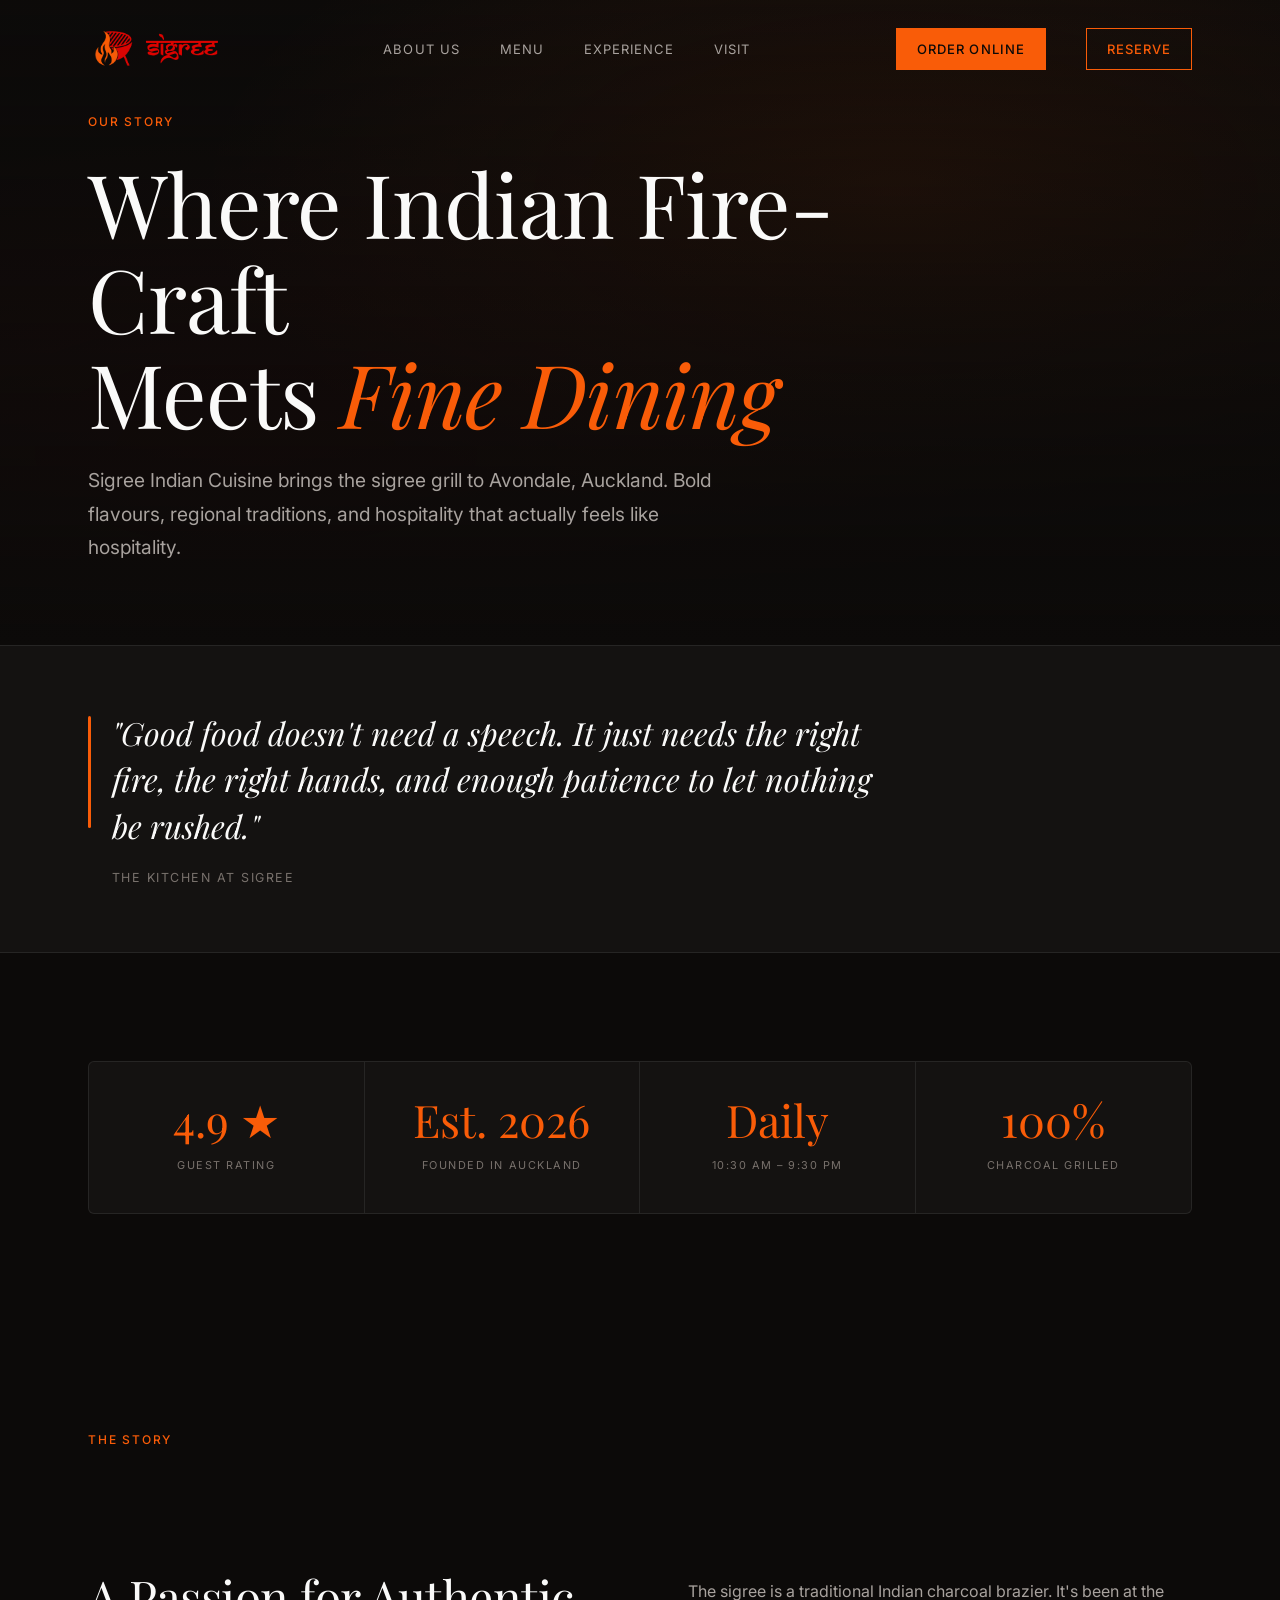
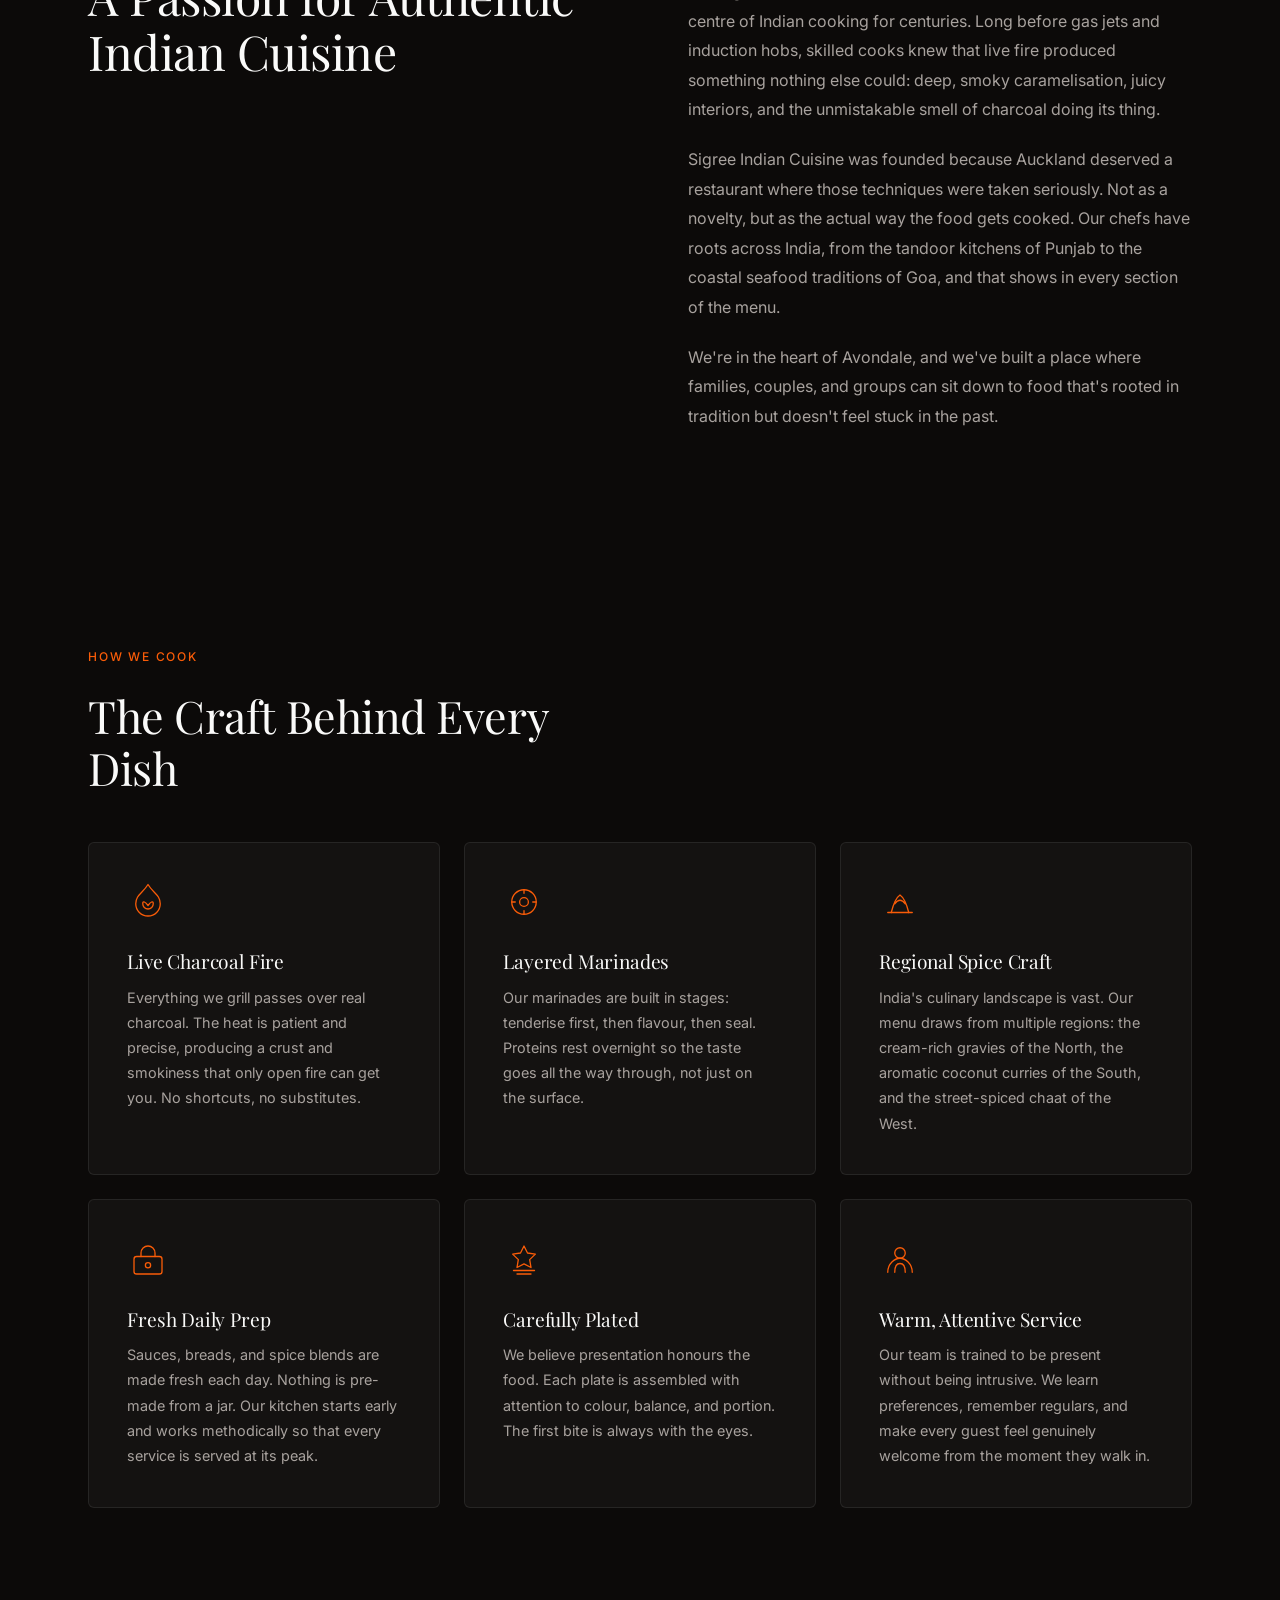
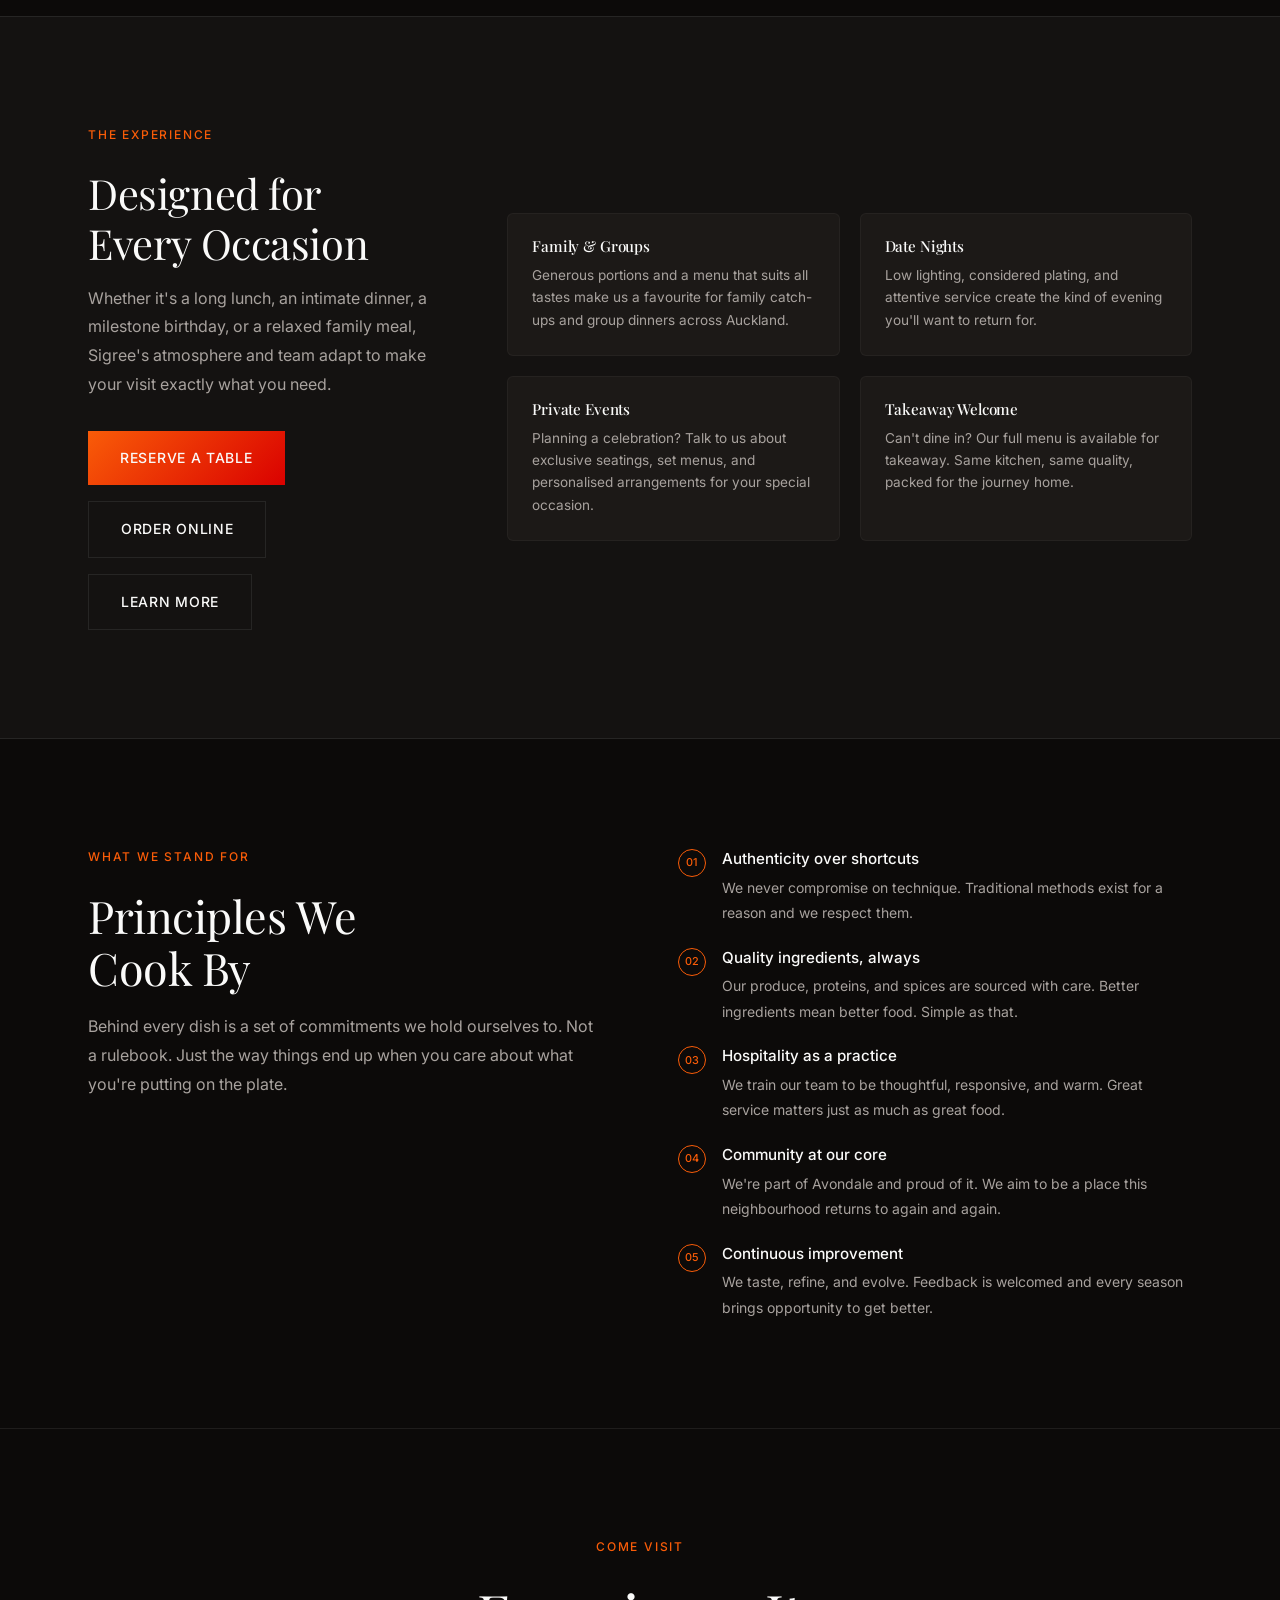
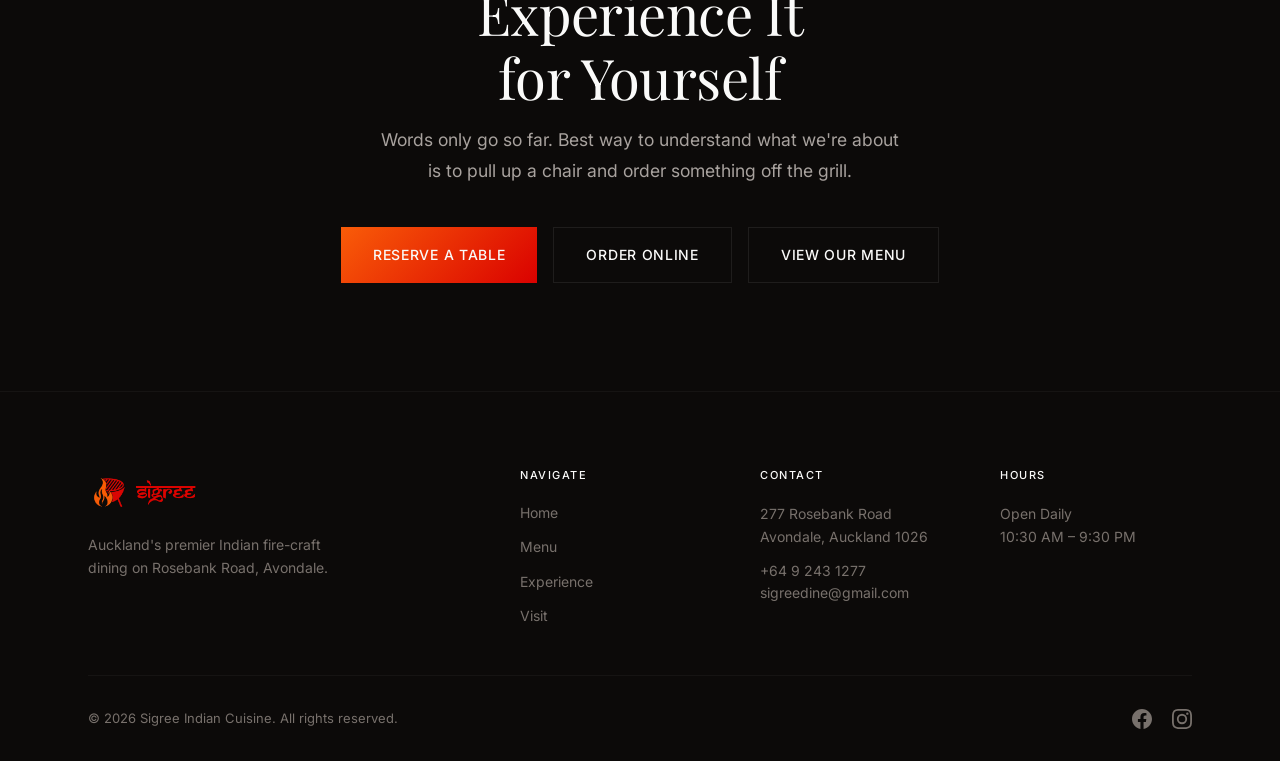
==== commit 8ecb0687: "fixedSite" ====
--- a/about.html
+++ b/about.html
@@ -424,9 +424,12 @@
 				<a href="menu.html">Menu</a>
 				<a href="experience.html">Experience</a>
 				<a href="visit.html">Visit</a>
+				<a href="https://www.ordermeal.co.nz/sigree-indian-cuisine/" class="nav-mobile-cta" target="_blank" rel="noopener noreferrer">Order Online</a>
+				<a href="https://www.ordermeal.co.nz/booking/sigree-indian-cuisine/" class="nav-mobile-cta" target="_blank" rel="noopener noreferrer">Reserve a Table</a>
 			</nav>
 
-			<a class="nav-cta" href="index.html#reserve">Reserve</a>
+			<a class="nav-cta nav-cta-order" href="https://www.ordermeal.co.nz/sigree-indian-cuisine/" target="_blank" rel="noopener noreferrer">Order Online</a>
+			<a class="nav-cta" href="https://www.ordermeal.co.nz/booking/sigree-indian-cuisine/" target="_blank" rel="noopener noreferrer">Reserve</a>
 
 			<button class="nav-toggle" type="button" aria-label="Open navigation" aria-expanded="false" aria-controls="primary-nav">
 				<span></span>
@@ -591,7 +594,8 @@
 						<h2 id="exp-heading">Designed for Every Occasion</h2>
 						<p>Whether it's a long lunch, an intimate dinner, a milestone birthday, or a relaxed family meal, Sigree's atmosphere and team adapt to make your visit exactly what you need.</p>
 						<div style="display:flex;gap:1rem;flex-wrap:wrap;">
-							<a href="index.html#reserve" class="btn btn-primary">Reserve a Table</a>
+							<a href="https://www.ordermeal.co.nz/booking/sigree-indian-cuisine/" class="btn btn-primary" target="_blank" rel="noopener noreferrer">Reserve a Table</a>
+							<a href="https://www.ordermeal.co.nz/sigree-indian-cuisine/" class="btn btn-secondary" target="_blank" rel="noopener noreferrer">Order Online</a>
 							<a href="experience.html" class="btn btn-secondary">Learn More</a>
 						</div>
 					</div>
@@ -678,7 +682,8 @@
 				<h2>Experience It<br />for Yourself</h2>
 				<p>Words only go so far. Best way to understand what we're about is to pull up a chair and order something off the grill.</p>
 				<div class="about-cta-btns">
-					<a href="index.html#reserve" class="btn btn-primary">Reserve a Table</a>
+					<a href="https://www.ordermeal.co.nz/booking/sigree-indian-cuisine/" class="btn btn-primary" target="_blank" rel="noopener noreferrer">Reserve a Table</a>
+					<a href="https://www.ordermeal.co.nz/sigree-indian-cuisine/" class="btn btn-secondary" target="_blank" rel="noopener noreferrer">Order Online</a>
 					<a href="menu.html" class="btn btn-secondary">View Our Menu</a>
 				</div>
 			</div>
--- a/styles.css
+++ b/styles.css
@@ -228,6 +228,8 @@
 	display: flex;
 	align-items: center;
 	gap: 2.5rem;
+	flex: 1;
+	justify-content: center;
 }
 
 .nav a {
@@ -253,11 +255,37 @@
 	padding: 0.625rem 1.25rem;
 	border: 1px solid var(--color-accent);
 	transition: all 0.3s var(--ease-out);
+	white-space: nowrap;
+}
+
+.nav-cta + .nav-cta {
+	margin-left: 0.5rem;
 }
 
 .nav-cta:hover {
 	background: var(--color-accent);
 	color: var(--color-bg);
+}
+
+.nav-cta-order {
+	background: var(--color-accent);
+	color: var(--color-bg);
+}
+
+.nav-cta-order:hover {
+	background: transparent;
+	color: var(--color-accent);
+}
+
+.reserve-actions {
+	display: flex;
+	gap: 1rem;
+	flex-wrap: wrap;
+	justify-content: center;
+}
+
+.nav-mobile-cta {
+	display: none;
 }
 
 .nav-toggle {
@@ -1332,6 +1360,37 @@
 	.nav-cta {
 		display: none;
 	}
+
+	.nav-cta-order {
+		display: none;
+	}
+
+	.nav-mobile-cta {
+		display: block;
+		color: var(--color-accent) !important;
+		font-weight: 500;
+		padding: 0.625rem 1.5rem;
+		border: 1px solid var(--color-accent);
+		text-align: center;
+		margin-top: 0.25rem;
+		transition: all 0.3s var(--ease-out);
+	}
+
+	.nav-mobile-cta:first-of-type {
+		margin-top: 1rem;
+		background: var(--color-accent);
+		color: var(--color-bg) !important;
+	}
+
+	.nav-mobile-cta:first-of-type:hover {
+		background: transparent;
+		color: var(--color-accent) !important;
+	}
+
+	.nav-mobile-cta:last-of-type:hover {
+		background: var(--color-accent);
+		color: var(--color-bg) !important;
+	}
 	
 	.nav-toggle {
 		display: flex;
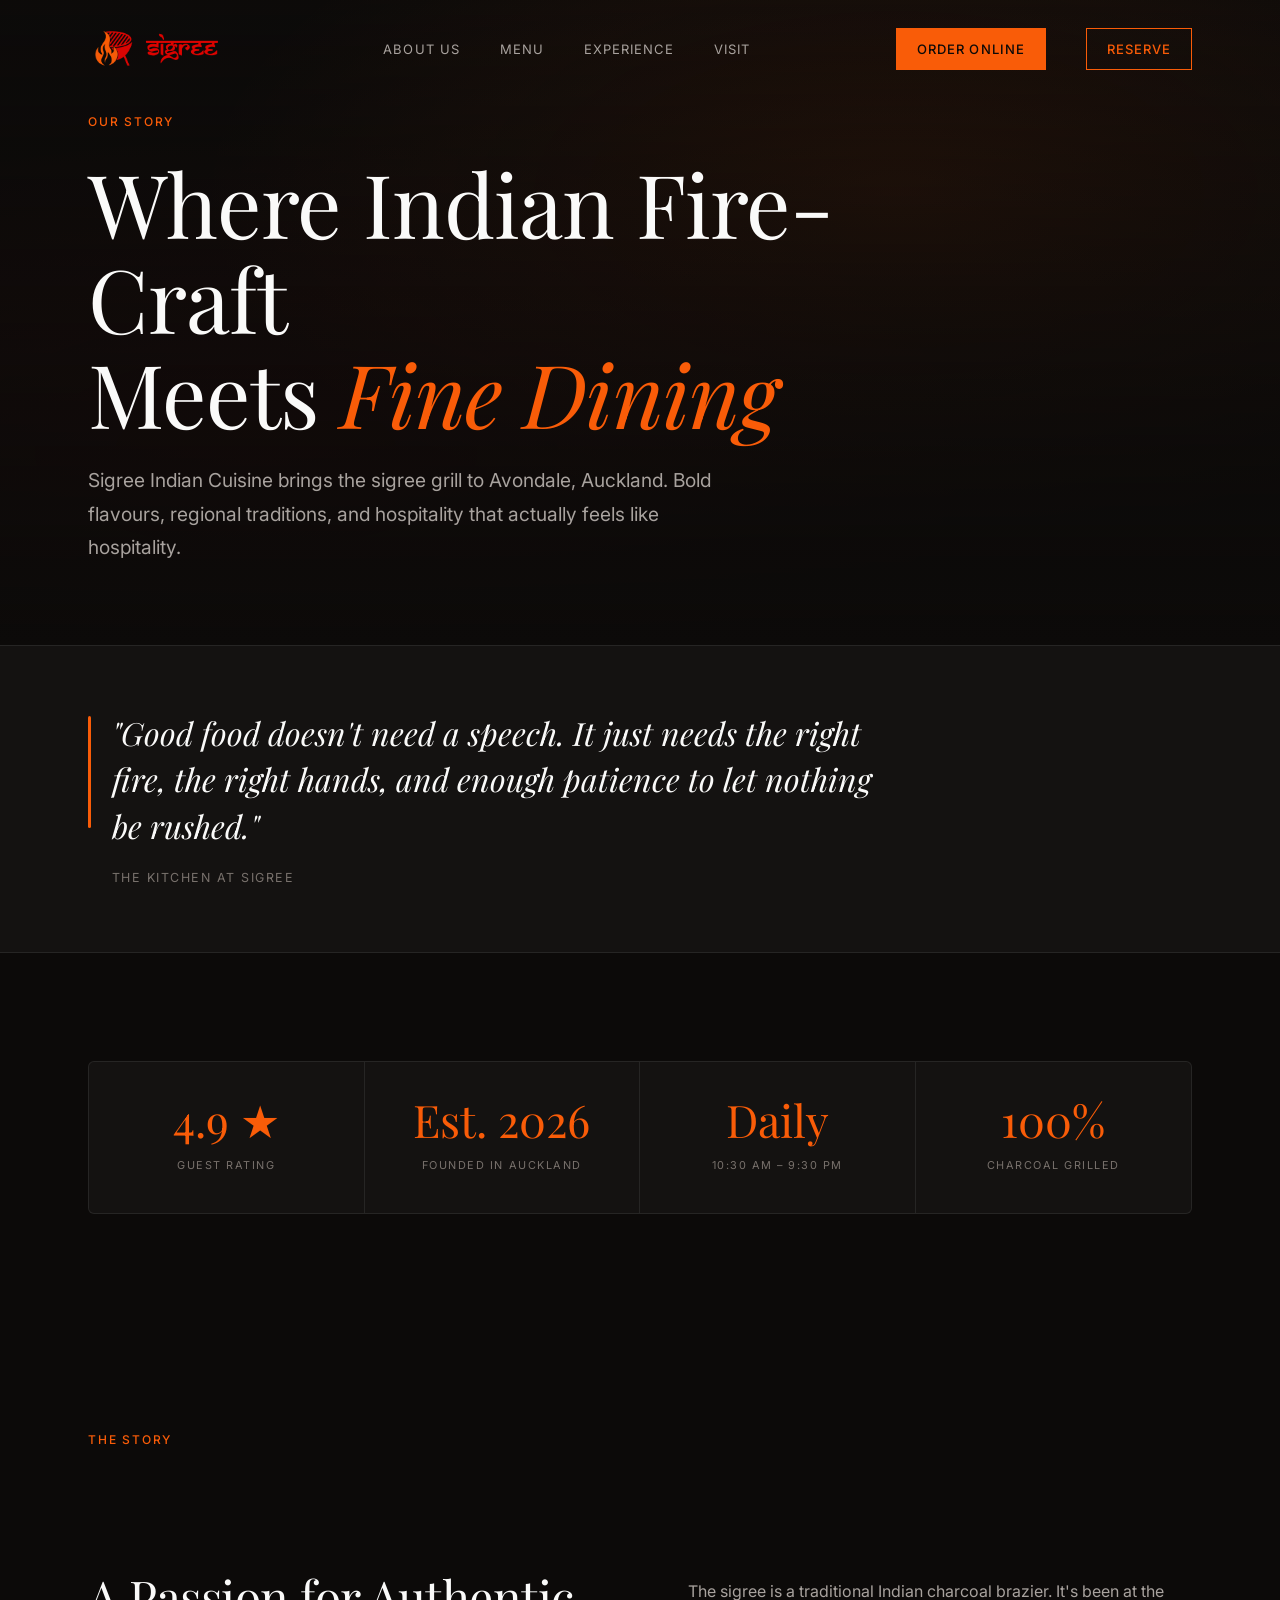
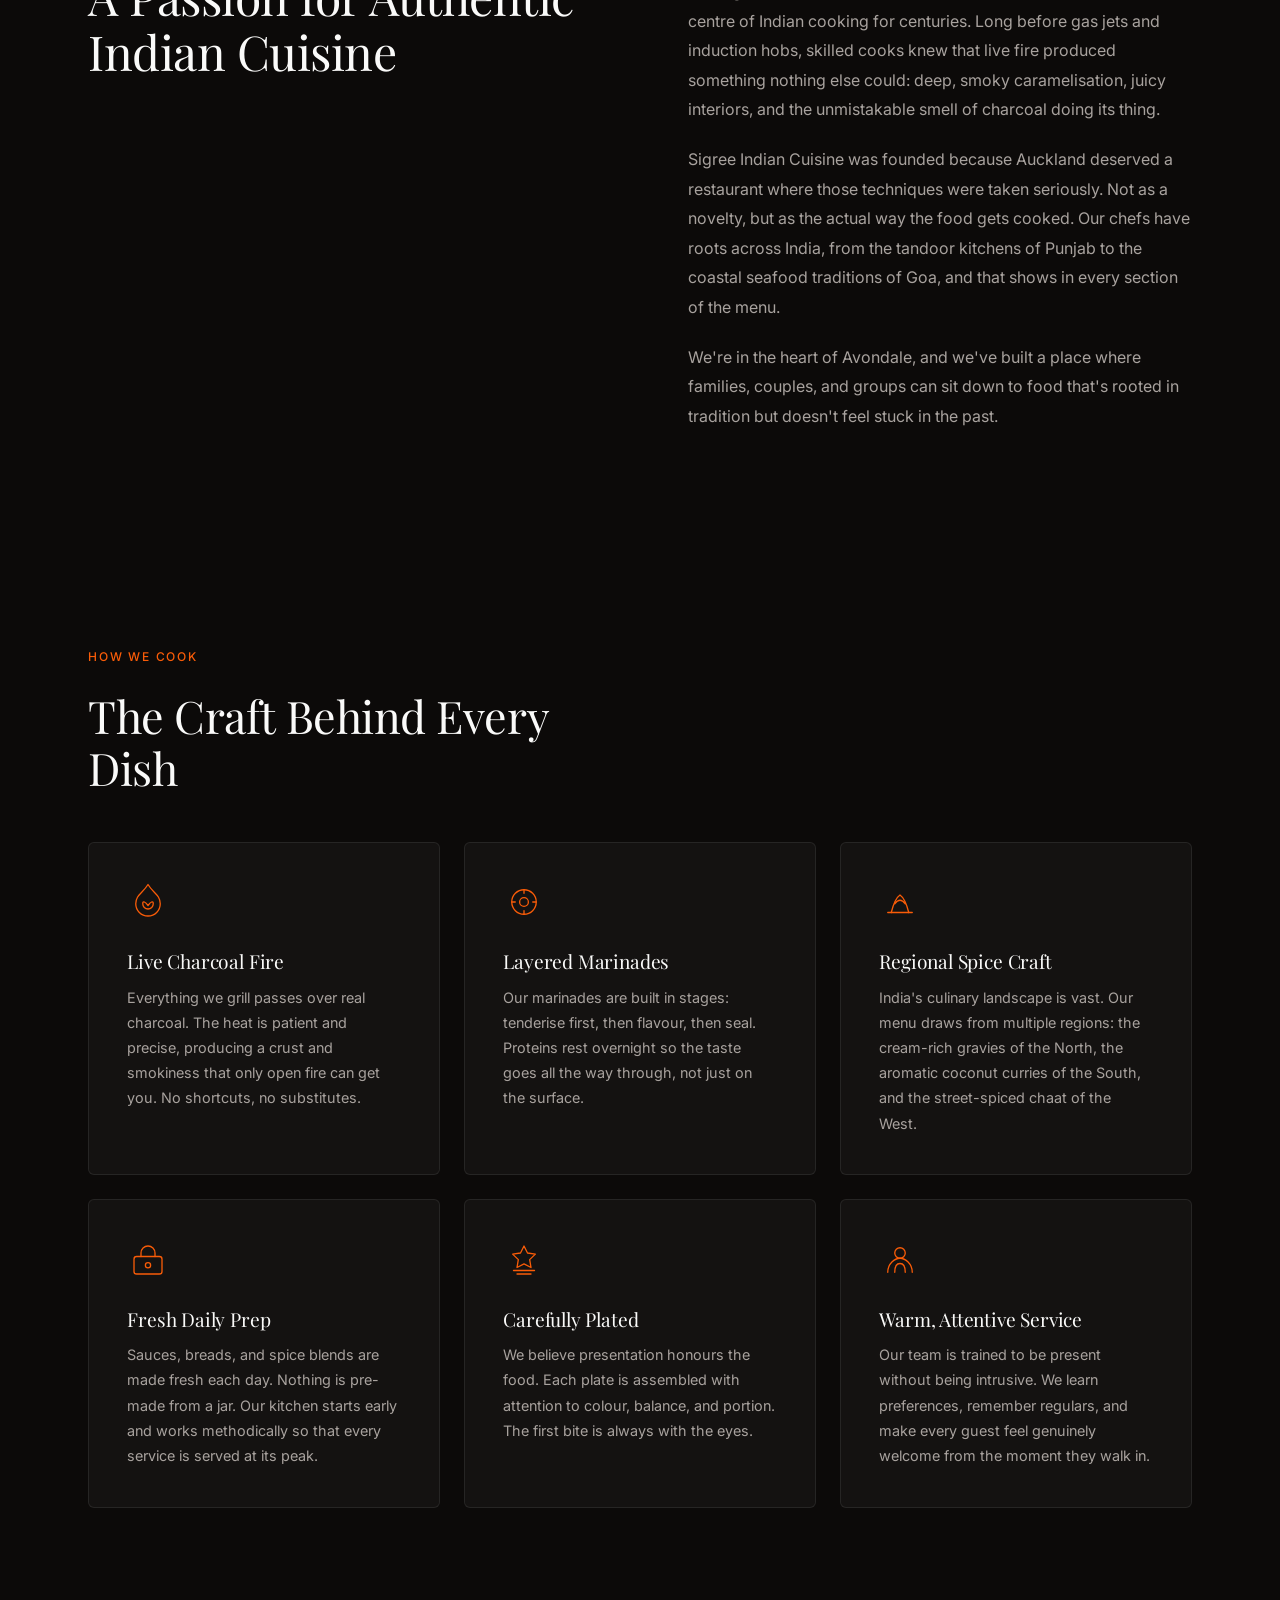
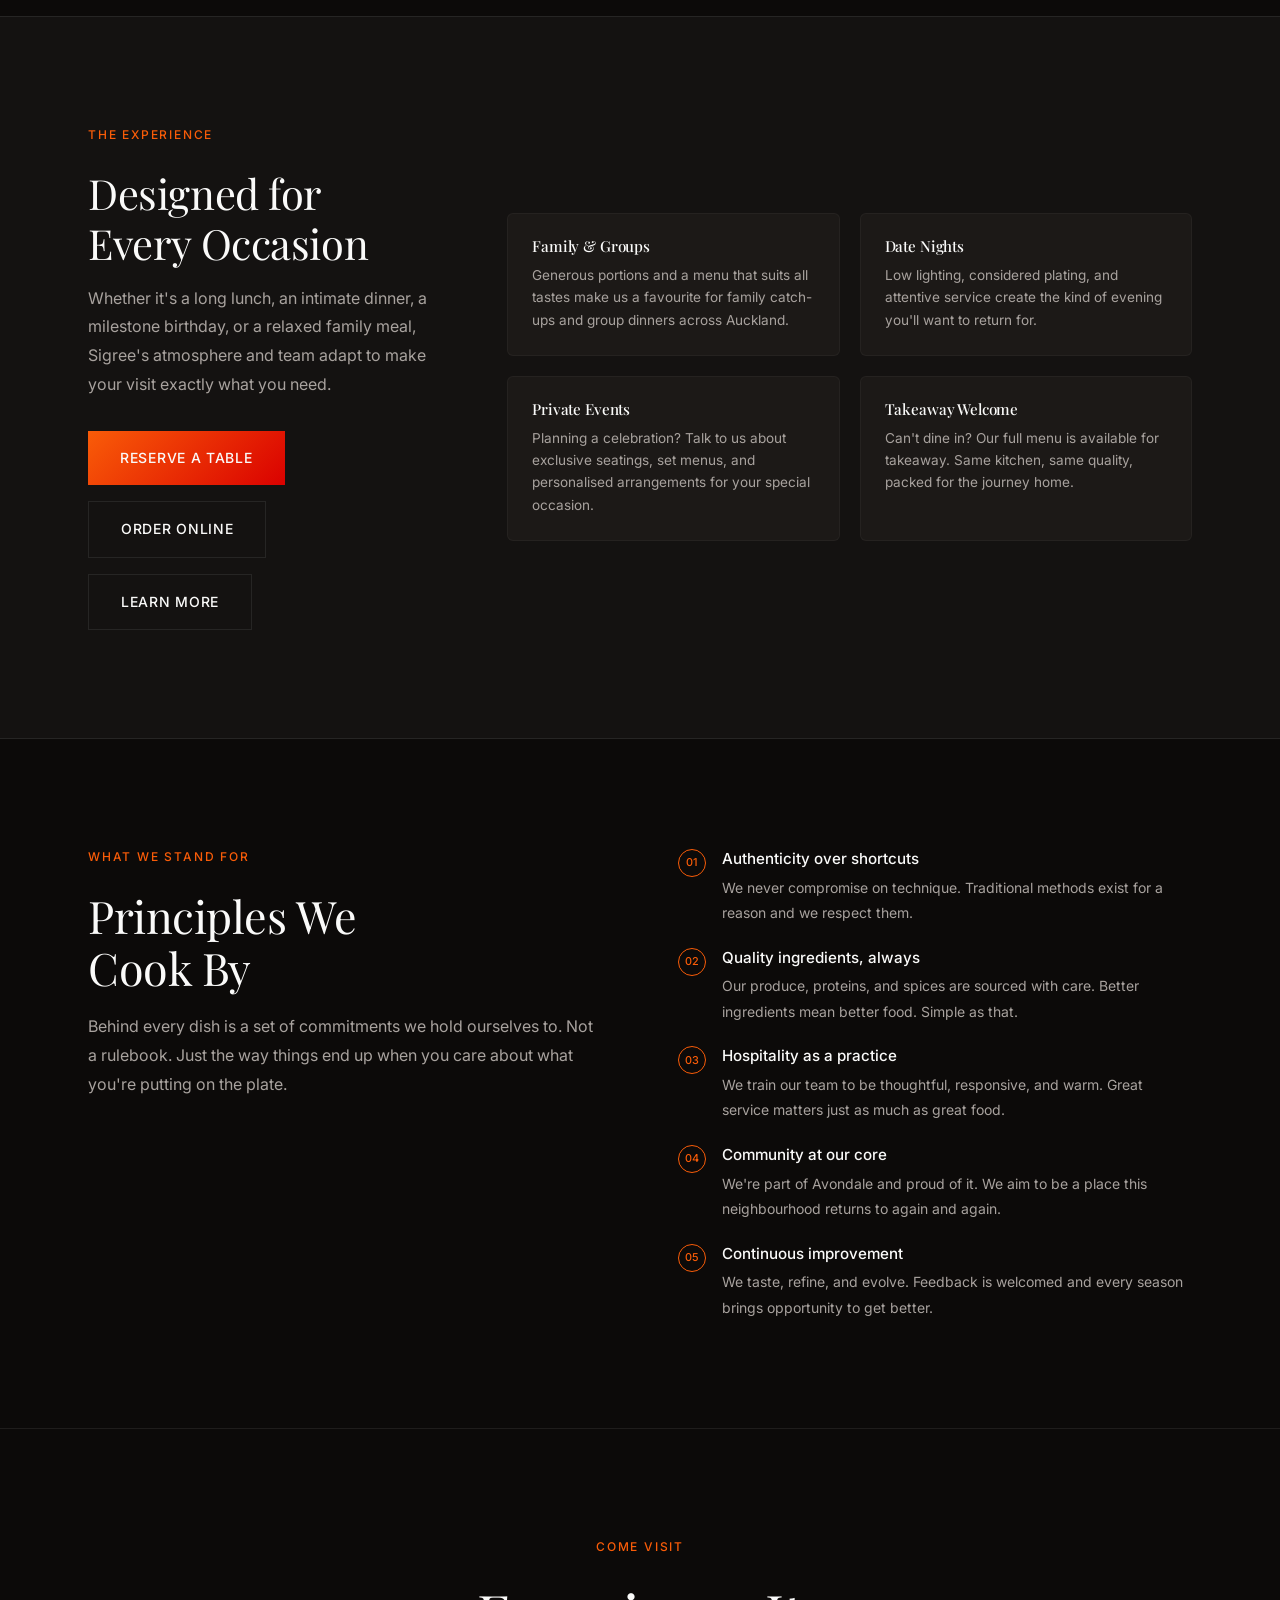
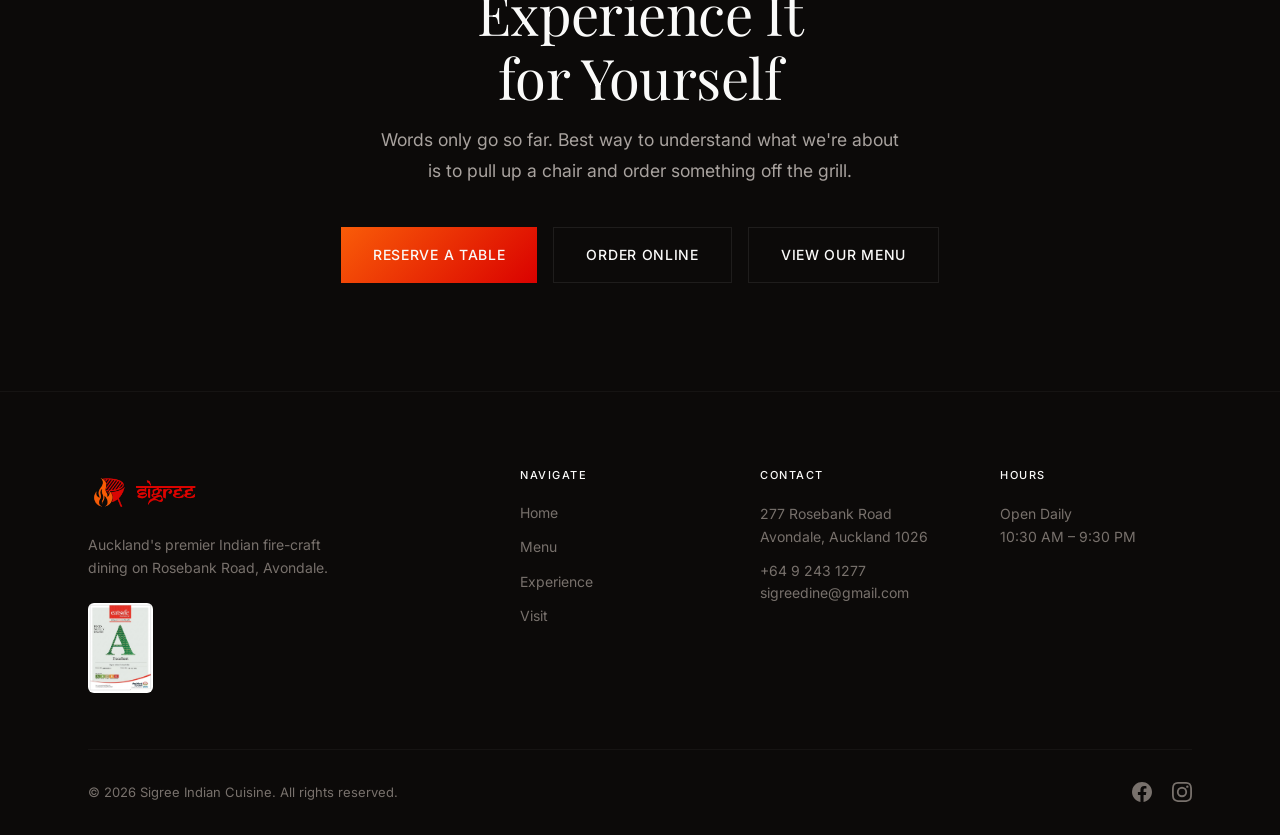
==== commit 5a1414bf: "feat: add EatSafe certificate modal and footer button to site pages" ====
--- a/about.html
+++ b/about.html
@@ -4,16 +4,19 @@
 	<meta charset="UTF-8" />
 	<meta name="viewport" content="width=device-width, initial-scale=1.0" />
 	<meta name="robots" content="index, follow" />
-	<link rel="canonical" href="https://sigreebbq.netlify.app/about.html" />
+	<link rel="canonical" href="https://sigree.co.nz/about.html" />
 	<meta name="description" content="About Sigree Indian Cuisine. Our story, how we cook, and the team behind the charcoal grill at 277 Rosebank Road, Avondale." />
 	<meta name="keywords" content="Sigree story, Indian restaurant team, fine dining Avondale NZ, charcoal grill restaurant" />
 	<meta property="og:title" content="About Us | Sigree Indian Cuisine" />
 	<meta property="og:description" content="Discover the story of Sigree Indian Cuisine and our approach to authentic Indian charcoal grilled dining in Auckland." />
 	<meta property="og:type" content="website" />
-	<meta property="og:url" content="https://www.sigreebarbeque.co.nz/about.html" />
-	<meta name="twitter:card" content="summary" />
+	<meta property="og:url" content="https://sigree.co.nz/about.html" />
+	<meta property="og:image" content="https://sigree.co.nz/assets/SIGREELOGO1.png" />
+	<meta property="og:site_name" content="Sigree Indian Cuisine" />
+	<meta name="twitter:card" content="summary_large_image" />
 	<meta name="twitter:title" content="About Us | Sigree Indian Cuisine" />
 	<meta name="twitter:description" content="Discover the story of Sigree Indian Cuisine and our approach to authentic Indian charcoal grilled dining in Auckland." />
+	<meta name="twitter:image" content="https://sigree.co.nz/assets/SIGREELOGO1.png" />
 	<title>About Us | Sigree Indian Cuisine</title>
 	<link rel="icon" href="favicon.ico" type="image/x-icon" />
 	<link rel="preconnect" href="https://fonts.googleapis.com" />
@@ -697,6 +700,9 @@
 				<div class="footer-brand">
 					<img src="assets/SIGREELOGO1.png" alt="Sigree Indian Cuisine" class="footer-logo" />
 					<p>Auckland's premier Indian fire-craft dining on Rosebank Road, Avondale.</p>
+					<button type="button" class="footer-cert-btn" aria-label="View EatSafe Certificate" onclick="openCertModal()">
+						<img src="assets/cert1.png" alt="EatSafe Rating" class="footer-cert-img" />
+					</button>
 				</div>
 				<div class="footer-col">
 					<h4>Navigate</h4>
@@ -727,12 +733,19 @@
 					<a href="https://www.facebook.com/sigreebarbeque" target="_blank" rel="noopener noreferrer" aria-label="Facebook">
 						<svg width="20" height="20" viewBox="0 0 24 24" fill="currentColor"><path d="M24 12.073c0-6.627-5.373-12-12-12s-12 5.373-12 12c0 5.99 4.388 10.954 10.125 11.854v-8.385H7.078v-3.47h3.047V9.43c0-3.007 1.792-4.669 4.533-4.669 1.312 0 2.686.235 2.686.235v2.953H15.83c-1.491 0-1.956.925-1.956 1.874v2.25h3.328l-.532 3.47h-2.796v8.385C19.612 23.027 24 18.062 24 12.073z"/></svg>
 					</a>
-					<a href="https://www.instagram.com/sigreebarbeque" target="_blank" rel="noopener noreferrer" aria-label="Instagram">
+					<a href="https://www.instagram.com/sigree.akl/" target="_blank" rel="noopener noreferrer" aria-label="Instagram">
 						<svg width="20" height="20" viewBox="0 0 24 24" fill="currentColor"><path d="M12 2.163c3.204 0 3.584.012 4.85.07 3.252.148 4.771 1.691 4.919 4.919.058 1.265.069 1.645.069 4.849 0 3.205-.012 3.584-.069 4.849-.149 3.225-1.664 4.771-4.919 4.919-1.266.058-1.644.07-4.85.07-3.204 0-3.584-.012-4.849-.07-3.26-.149-4.771-1.699-4.919-4.92-.058-1.265-.07-1.644-.07-4.849 0-3.204.013-3.583.07-4.849.149-3.227 1.664-4.771 4.919-4.919 1.266-.057 1.645-.069 4.849-.069zM12 0C8.741 0 8.333.014 7.053.072 2.695.272.273 2.69.073 7.052.014 8.333 0 8.741 0 12c0 3.259.014 3.668.072 4.948.2 4.358 2.618 6.78 6.98 6.98C8.333 23.986 8.741 24 12 24c3.259 0 3.668-.014 4.948-.072 4.354-.2 6.782-2.618 6.979-6.98.059-1.28.073-1.689.073-4.948 0-3.259-.014-3.667-.072-4.947-.196-4.354-2.617-6.78-6.979-6.98C15.668.014 15.259 0 12 0zm0 5.838a6.162 6.162 0 100 12.324 6.162 6.162 0 000-12.324zM12 16a4 4 0 110-8 4 4 0 010 8zm6.406-11.845a1.44 1.44 0 100 2.881 1.44 1.44 0 000-2.881z"/></svg>
 					</a>
 				</div>
 			</div>
 		</div>
 	</footer>
+	<!-- EatSafe Modal -->
+	<div id="cert-modal" class="cert-modal" aria-hidden="true" role="dialog" onclick="closeCertModal()">
+		<div class="cert-modal-content" onclick="event.stopPropagation()">
+			<button class="cert-modal-close" onclick="closeCertModal()" aria-label="Close certificate">&times;</button>
+			<img src="assets/cert1.png" alt="EatSafe Rating Certificate" class="cert-modal-img" />
+		</div>
+	</div>
 </body>
 </html>
--- a/styles.css
+++ b/styles.css
@@ -569,6 +569,78 @@
 	z-index: 3;
 }
 
+.hero .container.hero-grid {
+	flex-direction: row;
+	flex-wrap: nowrap;
+	align-items: center;
+}
+
+.hero-grid {
+	display: flex;
+	align-items: center;
+	justify-content: space-between;
+	gap: 2.5rem;
+	width: 100%;
+}
+
+.hero-content {
+	flex: 0 0 46%;
+	max-width: 560px;
+	min-width: 320px;
+}
+
+.hero-media {
+	flex: 0 0 54%;
+	min-width: 360px;
+	display: flex;
+	justify-content: flex-end;
+}
+
+.hero-video-wrap {
+	width: 100%;
+	max-width: 860px;
+	min-height: 520px;
+	aspect-ratio: 16 / 10;
+	overflow: hidden;
+	border: 1px solid rgba(255, 255, 255, 0.14);
+	border-radius: 1.75rem;
+	box-shadow: 0 30px 90px rgba(0, 0, 0, 0.38);
+	background: #000;
+}
+
+.hero-video {
+	width: 100%;
+	height: 100%;
+	object-fit: cover;
+	display: block;
+}
+
+@media (max-width: 980px) {
+	.hero .container.hero-grid,
+	.hero-grid {
+		flex-direction: column;
+		flex-wrap: wrap;
+	}
+
+	.hero-content,
+	.hero-media {
+		width: 100%;
+		max-width: 100%;
+	}
+
+	.hero-media {
+		order: 2;
+		justify-content: center;
+	}
+
+	.hero-video-wrap {
+		max-width: 100%;
+		width: 100%;
+		min-height: 0;
+		aspect-ratio: 16 / 9;
+	}
+}
+
 .hero-content {
 	max-width: 800px;
 }
@@ -602,8 +674,13 @@
 
 .hero-actions {
 	display: flex;
-	gap: 1rem;
+	gap: 0.75rem;
 	flex-wrap: wrap;
+}
+
+.hero-actions .btn {
+	padding: 0.8rem 1.4rem;
+	font-size: 0.8125rem;
 }
 
 .hero-scroll {
@@ -1420,18 +1497,43 @@
 		display: none;
 	}
 
+	.hero-grid {
+		gap: 2rem;
+		flex-direction: column;
+	}
+
+	.hero-content {
+		width: 100%;
+		max-width: 100%;
+	}
+
+	.hero-media {
+		order: 2;
+		width: 100%;
+		justify-content: center;
+	}
+
+	.hero-video-wrap {
+		max-width: 100%;
+		min-height: 0;
+		aspect-ratio: 16 / 9;
+	}
+
 	.page-embers span {
 		opacity: 0.75;
 	}
 
 	.hero-actions {
-		flex-direction: column;
+		flex-direction: row;
+		flex-wrap: wrap;
+		justify-content: flex-start;
 		gap: 0.75rem;
 	}
 	
 	.hero-actions .btn {
-		width: 100%;
+		width: auto;
 		min-height: 48px;
+		white-space: nowrap;
 	}
 	
 	.intro-grid {
@@ -1757,3 +1859,193 @@
 		border-bottom: none;
 	}
 }
+
+/* ============================================
+   Ad Modal
+   ============================================ */
+.ad-modal {
+	position: fixed;
+	inset: 0;
+	z-index: 9999;
+	display: flex;
+	align-items: center;
+	justify-content: center;
+	visibility: hidden;
+	opacity: 0;
+	transition: visibility 0.4s, opacity 0.4s;
+}
+
+.ad-modal.open {
+	visibility: visible;
+	opacity: 1;
+}
+
+.ad-modal-overlay {
+	position: absolute;
+	inset: 0;
+	background: rgba(12, 10, 9, 0.85);
+	backdrop-filter: blur(8px);
+	-webkit-backdrop-filter: blur(8px);
+}
+
+.ad-modal-content {
+	position: relative;
+	z-index: 1;
+	width: 90%;
+	max-width: 1000px;  /*original 460px*/
+	background: var(--color-bg-elevated);
+	border: 1px solid var(--color-border-subtle);
+	border-radius: 12px;
+	overflow: hidden;
+	box-shadow: 0 20px 60px rgba(0, 0, 0, 0.5);
+	transform: translateY(20px) scale(0.95);
+	transition: transform 0.4s var(--ease-out);
+}
+
+.ad-modal.open .ad-modal-content {
+	transform: translateY(0) scale(1);
+}
+
+.ad-modal-close {
+	position: absolute;
+	top: 10px;
+	right: 10px;
+	width: 32px;
+	height: 32px;
+	background: rgba(0, 0, 0, 0.5);
+	color: #fff;
+	border-radius: 50%;
+	display: flex;
+	align-items: center;
+	justify-content: center;
+	font-size: 24px;
+	line-height: 1;
+	z-index: 10;
+	cursor: pointer;
+	border: 1px solid rgba(255, 255, 255, 0.2);
+	transition: background 0.3s, transform 0.3s;
+}
+
+.ad-modal-close:hover {
+	background: var(--color-accent);
+	transform: scale(1.1);
+}
+
+.ad-modal-images {
+	position: relative;
+	width: 100%;
+	background: #000;
+	display: flex;
+	align-items: center;
+	justify-content: center;
+}
+
+.ad-img {
+	width: 100%;
+	height: auto;
+	max-height: 70vh;
+	object-fit: contain;
+	display: none;
+}
+
+.ad-img.active {
+	display: block;
+	animation: fadeIn 0.4s ease-out;
+}
+
+.ad-modal-nav {
+	padding: 1rem;
+	background: var(--color-bg-elevated);
+}
+
+@keyframes fadeIn {
+	from { opacity: 0; }
+	to { opacity: 1; }
+}
+
+/* ============================================
+   EatSafe Certificate Modal & Footer
+   ============================================ */
+.footer-cert-btn {
+	margin-top: 1.5rem;
+	cursor: pointer;
+	transition: transform 0.3s var(--ease-out);
+	display: inline-block;
+	background: transparent;
+	padding: 0;
+}
+
+.footer-cert-btn:hover {
+	transform: scale(1.05);
+}
+
+.footer-cert-img {
+	height: 90px;
+	width: auto;
+	border-radius: 6px;
+}
+
+.cert-modal {
+	position: fixed;
+	top: 0;
+	left: 0;
+	width: 100vw;
+	height: 100vh;
+	background: rgba(0, 0, 0, 0.85);
+	z-index: 1000;
+	display: flex;
+	align-items: center;
+	justify-content: center;
+	opacity: 0;
+	visibility: hidden;
+	transition: opacity 0.3s, visibility 0.3s;
+}
+
+.cert-modal.open {
+	opacity: 1;
+	visibility: visible;
+}
+
+.cert-modal-content {
+	position: relative;
+	max-width: 90vw;
+	max-height: 90vh;
+	transform: scale(0.95);
+	transition: transform 0.3s;
+}
+
+.cert-modal.open .cert-modal-content {
+	transform: scale(1);
+}
+
+.cert-modal-img {
+	max-width: 100%;
+	max-height: 90vh;
+	object-fit: contain;
+	border-radius: 8px;
+	box-shadow: 0 10px 40px rgba(0,0,0,0.5);
+}
+
+.cert-modal-close {
+	position: absolute;
+	top: -15px;
+	right: -15px;
+	width: 36px;
+	height: 36px;
+	background: var(--color-accent);
+	color: #fff;
+	border-radius: 50%;
+	display: flex;
+	align-items: center;
+	justify-content: center;
+	font-size: 24px;
+	z-index: 10;
+	cursor: pointer;
+	box-shadow: 0 4px 10px rgba(0,0,0,0.3);
+	border: 1px solid rgba(255, 255, 255, 0.2);
+}
+
+.cert-modal-close:hover {
+	background: #fff;
+	color: var(--color-accent);
+}
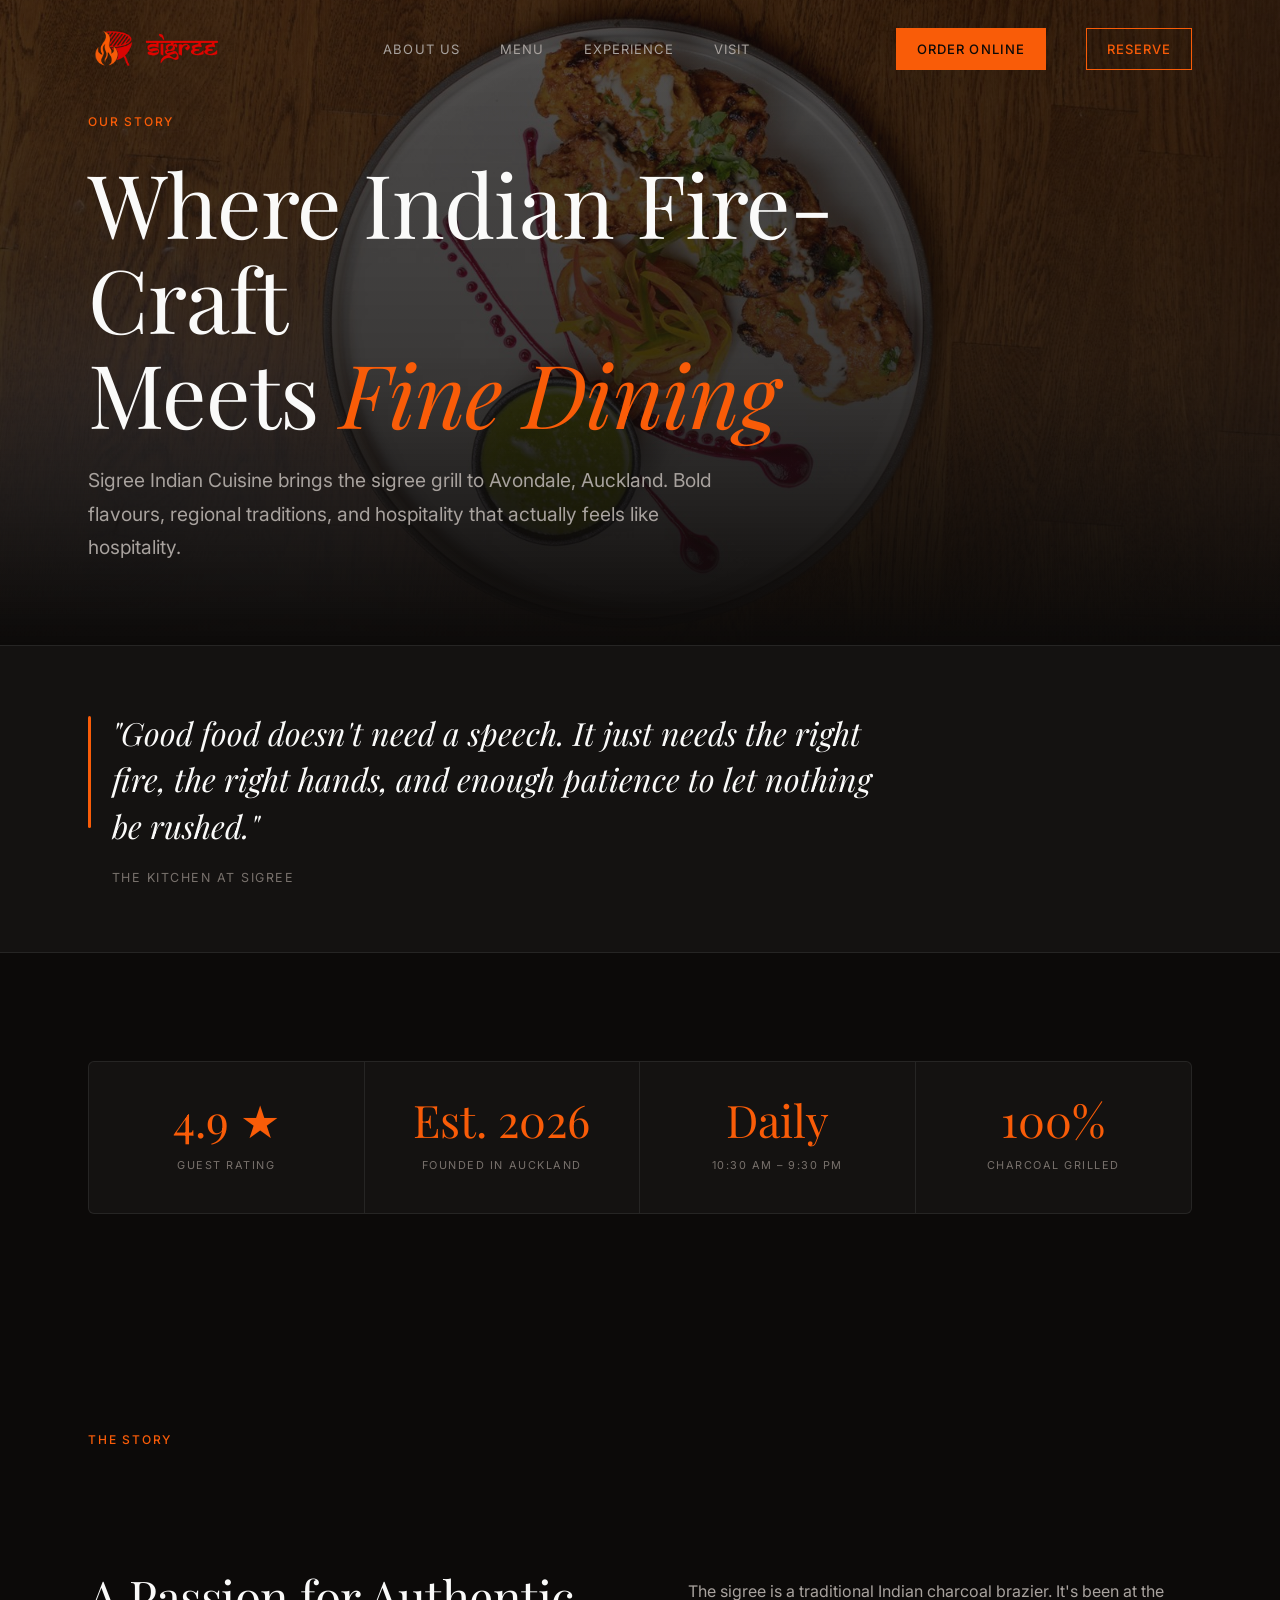
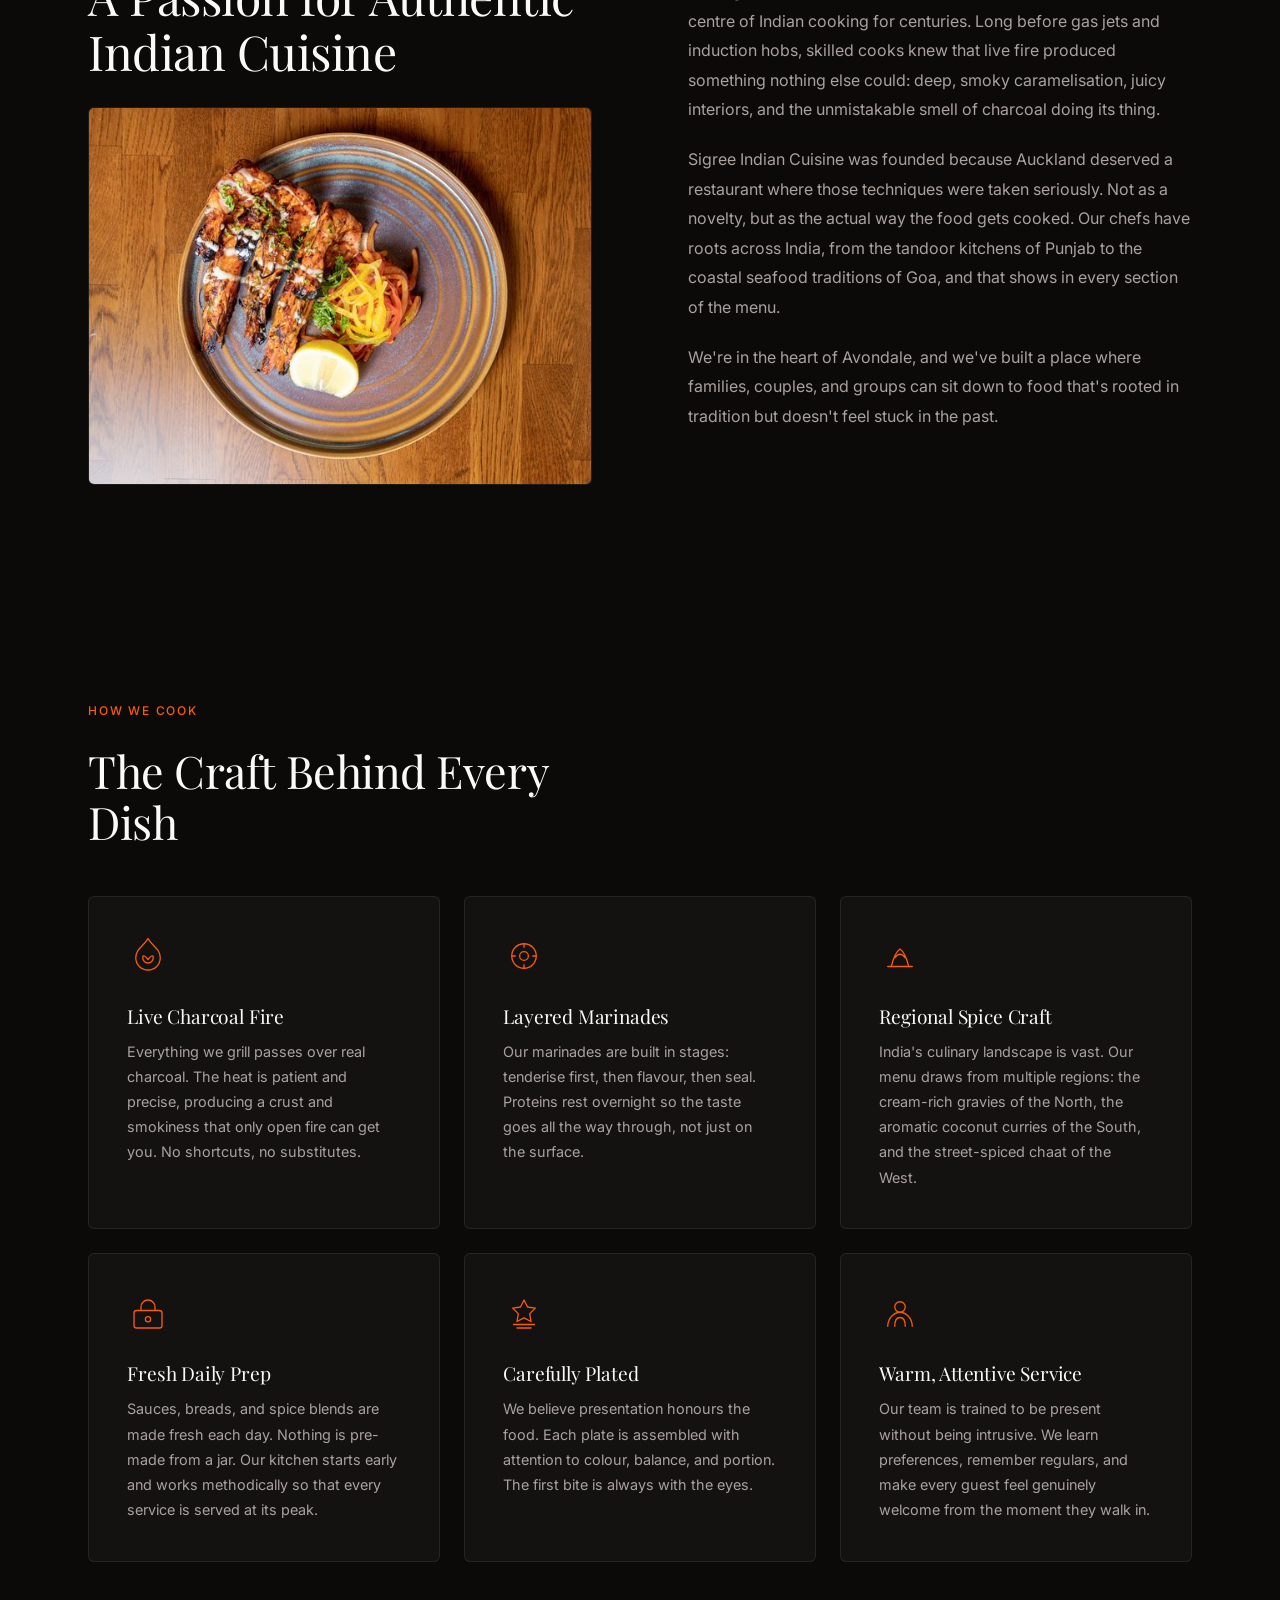
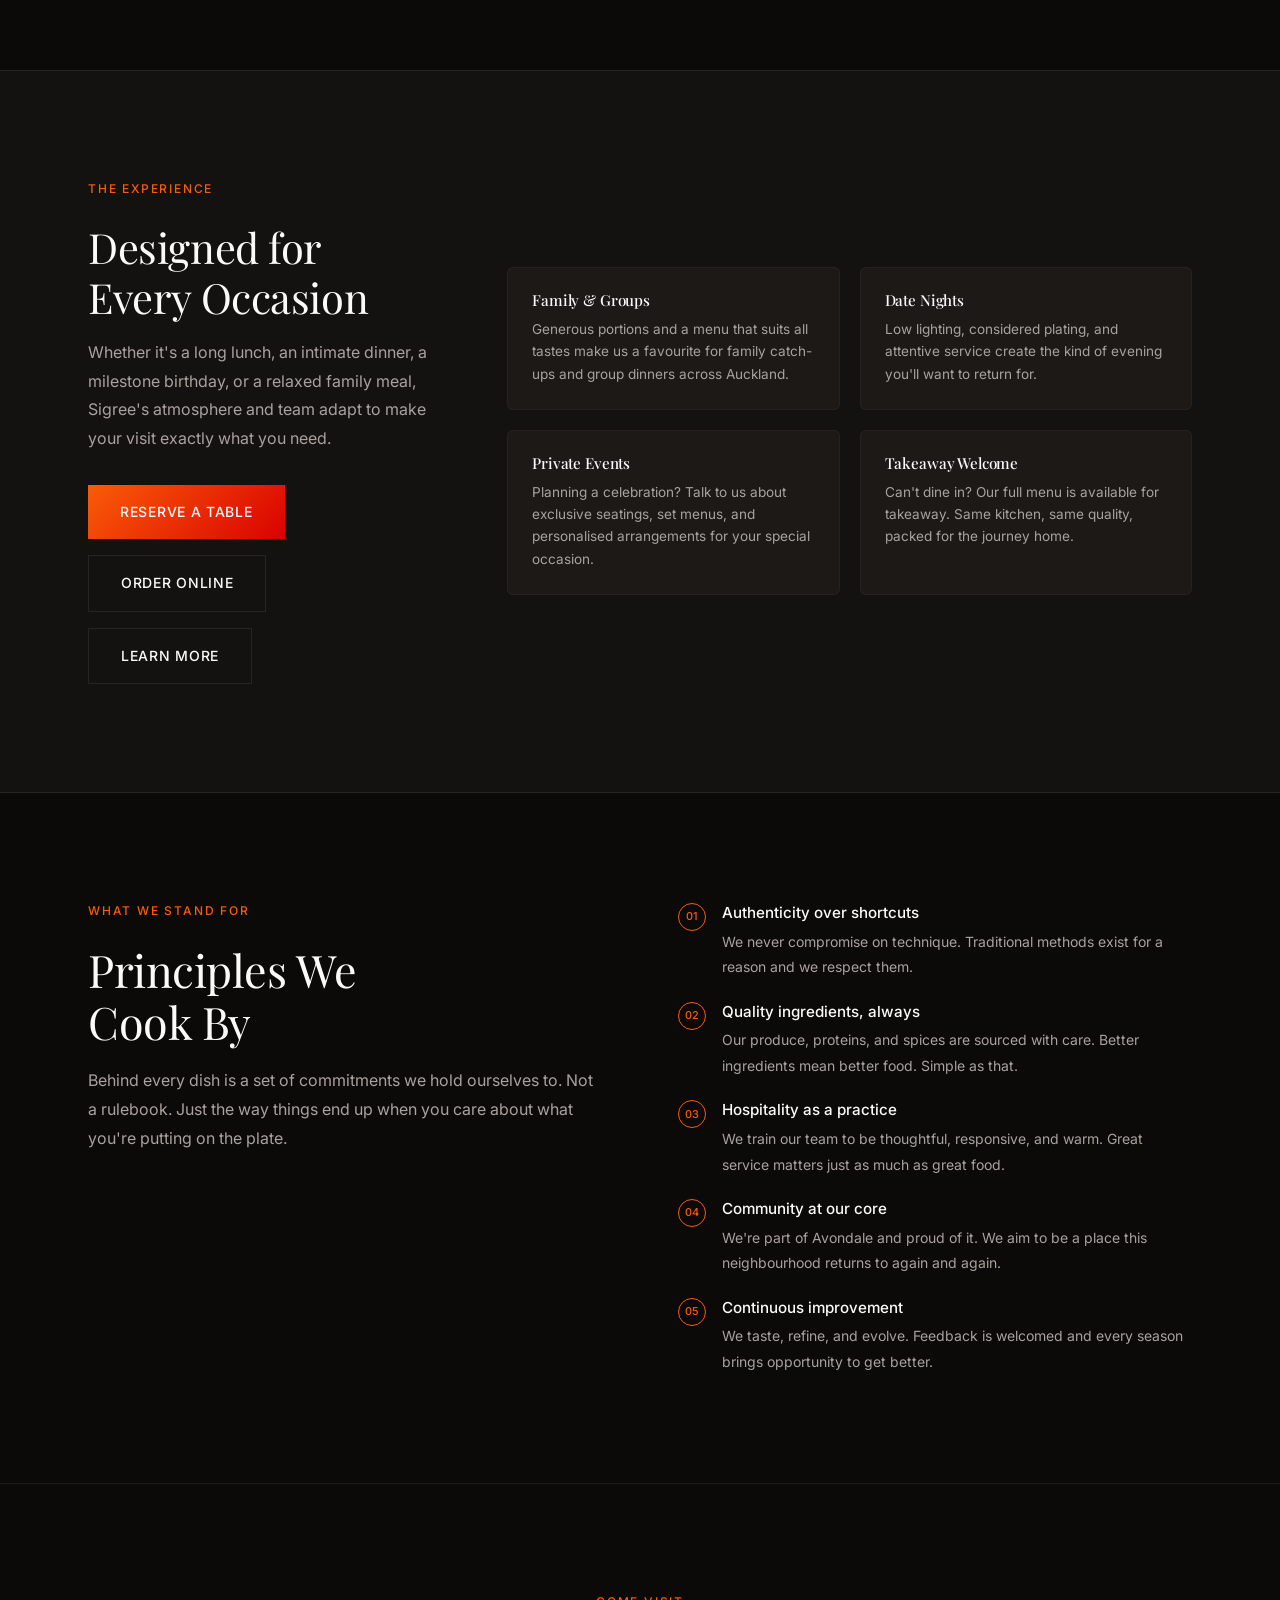
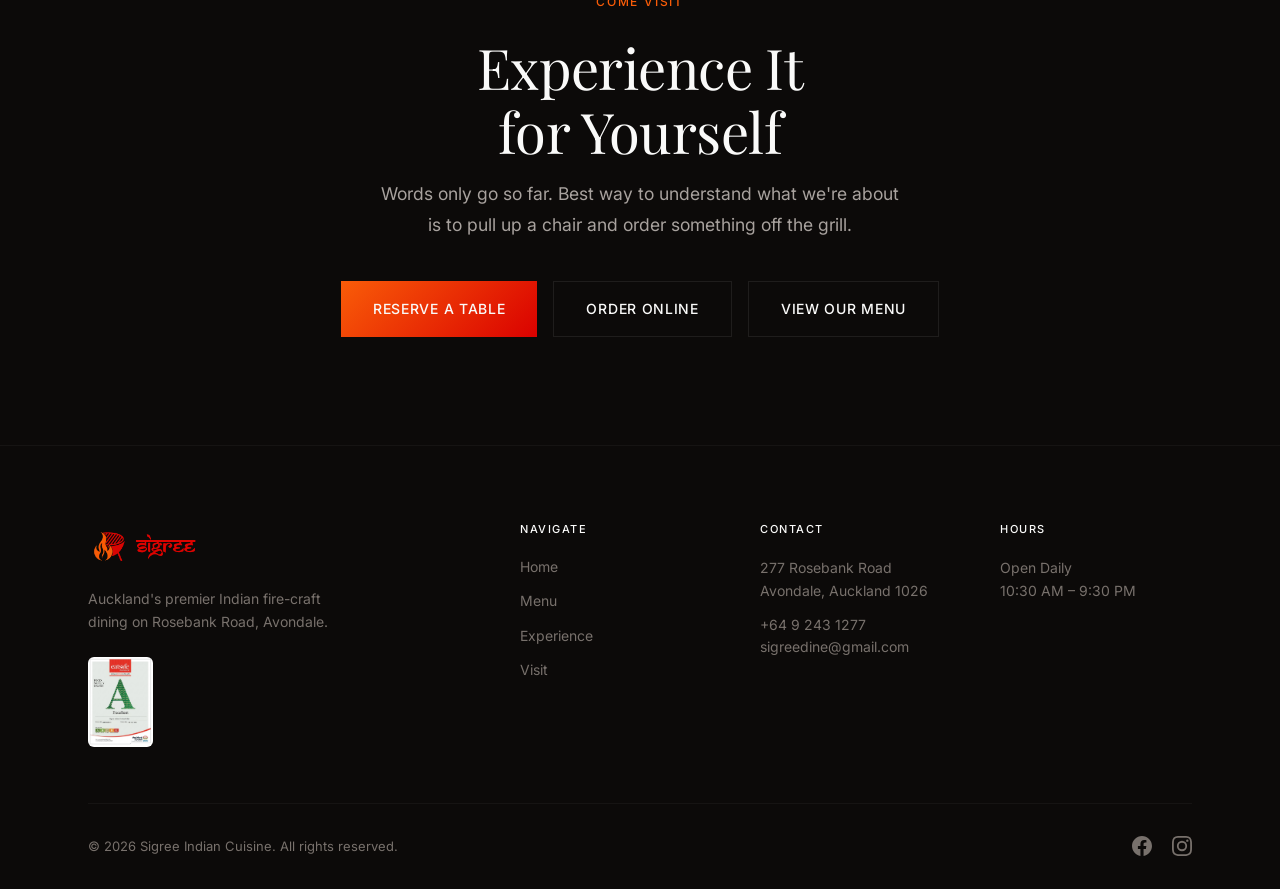
==== commit 9b07fa8e: "Add compressed food photos across the site Compress the 16 food photos (about 27 MB) into web sizes " ====
--- a/about.html
+++ b/about.html
@@ -11,12 +11,12 @@
 	<meta property="og:description" content="Discover the story of Sigree Indian Cuisine and our approach to authentic Indian charcoal grilled dining in Auckland." />
 	<meta property="og:type" content="website" />
 	<meta property="og:url" content="https://sigree.co.nz/about.html" />
-	<meta property="og:image" content="https://sigree.co.nz/assets/SIGREELOGO1.png" />
+	<meta property="og:image" content="https://sigree.co.nz/assets/food/bhatti-da-murgh.jpg" />
 	<meta property="og:site_name" content="Sigree Indian Cuisine" />
 	<meta name="twitter:card" content="summary_large_image" />
 	<meta name="twitter:title" content="About Us | Sigree Indian Cuisine" />
 	<meta name="twitter:description" content="Discover the story of Sigree Indian Cuisine and our approach to authentic Indian charcoal grilled dining in Auckland." />
-	<meta name="twitter:image" content="https://sigree.co.nz/assets/SIGREELOGO1.png" />
+	<meta name="twitter:image" content="https://sigree.co.nz/assets/food/bhatti-da-murgh.jpg" />
 	<title>About Us | Sigree Indian Cuisine</title>
 	<link rel="icon" href="favicon.ico" type="image/x-icon" />
 	<link rel="preconnect" href="https://fonts.googleapis.com" />
@@ -127,6 +127,20 @@
 			margin-bottom: 1.75rem;
 		}
 
+		.about-story-photo {
+			margin: 0;
+			border-radius: 6px;
+			overflow: hidden;
+			border: 1px solid var(--color-border);
+			aspect-ratio: 4 / 3;
+		}
+
+		.about-story-photo img {
+			width: 100%;
+			height: 100%;
+			object-fit: cover;
+		}
+
 		.about-story-right {
 			padding-top: 0.5rem;
 		}
@@ -446,7 +460,8 @@
 		<!-- ============================
 		     Hero
 		     ============================ -->
-		<section class="about-hero">
+		<section class="about-hero photo-hero"
+			style="--hero-photo: url('assets/food/bhatti-da-murgh.jpg'); --hero-photo-sm: url('assets/food/bhatti-da-murgh-800.jpg');">
 			<div class="container">
 				<div class="about-hero-inner">
 					<div class="section-label">Our Story</div>
@@ -505,6 +520,12 @@
 					</div>
 					<div class="about-story-left">
 						<h2 id="story-heading">A Passion for Authentic<br />Indian Cuisine</h2>
+						<figure class="about-story-photo">
+							<img src="assets/food/samundari-jhinga-800.jpg"
+								srcset="assets/food/samundari-jhinga-800.jpg 800w, assets/food/samundari-jhinga.jpg 1600w"
+								sizes="(max-width: 640px) 92vw, 45vw" width="800" height="450" alt="Samundari Jhinga, tandoor-chargrilled prawns with lemon"
+								loading="lazy" decoding="async" />
+						</figure>
 					</div>
 					<div class="about-story-right">
 						<p>The sigree is a traditional Indian charcoal brazier. It's been at the centre of Indian cooking for centuries. Long before gas jets and induction hobs, skilled cooks knew that live fire produced something nothing else could: deep, smoky caramelisation, juicy interiors, and the unmistakable smell of charcoal doing its thing.</p>
--- a/styles.css
+++ b/styles.css
@@ -927,8 +927,8 @@
 }
 
 .menu-card-food {
-	background-image: url('https://www.saveur.com/uploads/2019/10/Photo-Murray-Hall-Food-Styling-Jessie-YuChen_240606-murrayhall-saveur-07-grilled-swordfish-kebabs-072-scaled.jpg?auto=webp');
-	background-position: center 58%;
+	background-image: url('assets/food/table-spread-800.jpg');
+	background-position: center;
 }
 
 .menu-card-bar {
@@ -1647,7 +1647,7 @@
 }
 
 /* ============================================
-   From the Kitchen — Signature Dishes
+   From the Kitchen — Signature Dish Gallery
    ============================================ */
 .kitchen {
 	background: var(--color-bg-elevated);
@@ -1667,42 +1667,92 @@
 .kitchen-grid {
 	display: grid;
 	grid-template-columns: repeat(3, 1fr);
-	gap: 1px;
-	background: var(--color-border);
+	gap: 1.5rem;
 	margin-bottom: 3rem;
 }
 
-.kitchen-card {
-	background: var(--color-bg-elevated);
-	padding: 3rem 2.5rem;
-	transition: background 0.3s var(--ease-out);
-}
-
-.kitchen-card:hover {
+.dish-card {
+	display: flex;
+	flex-direction: column;
+	background: var(--color-bg);
+	border: 1px solid var(--color-border);
+	border-radius: 6px;
+	overflow: hidden;
+	transition: border-color 0.3s var(--ease-out), transform 0.3s var(--ease-out);
+}
+
+.dish-card:hover {
+	border-color: rgba(249, 92, 8, 0.45);
+	transform: translateY(-3px);
+}
+
+.dish-card-media {
+	aspect-ratio: 4 / 3;
+	overflow: hidden;
 	background: var(--color-surface);
 }
 
-.kitchen-number {
+.dish-card-media img {
+	width: 100%;
+	height: 100%;
+	object-fit: cover;
+	transition: transform 0.8s var(--ease-out);
+}
+
+.dish-card:hover .dish-card-media img {
+	transform: scale(1.05);
+}
+
+.dish-card-body {
+	padding: 1.5rem 1.5rem 1.75rem;
+}
+
+.dish-card-tag {
 	display: block;
 	font-size: 0.6875rem;
 	letter-spacing: 0.15em;
+	text-transform: uppercase;
 	color: var(--color-accent);
-	margin-bottom: 1.5rem;
-}
-
-.kitchen-card h3 {
+	margin-bottom: 0.6rem;
+}
+
+.dish-card h3 {
 	color: var(--color-text);
-	margin-bottom: 1rem;
 	font-size: clamp(1.15rem, 2vw, 1.35rem);
-}
-
-.kitchen-card p {
-	font-size: 0.9375rem;
-	line-height: 1.75;
+	margin-bottom: 0.5rem;
+}
+
+.dish-card p {
+	font-size: 0.9rem;
+	line-height: 1.65;
 }
 
 .kitchen-cta {
 	text-align: center;
+}
+
+/* ============================================
+   Photo-backed page heroes
+   Set --hero-photo (and optionally --hero-photo-sm) inline.
+   ============================================ */
+.photo-hero {
+	--hero-shade: linear-gradient(180deg, rgba(12, 10, 9, 0.7) 0%, rgba(12, 10, 9, 0.8) 55%, var(--color-bg) 100%);
+	position: relative;
+	isolation: isolate;
+}
+
+.photo-hero::before {
+	content: '';
+	position: absolute;
+	inset: 0;
+	z-index: -1;
+	background: var(--hero-shade), var(--hero-photo) center / cover no-repeat;
+}
+
+@media (max-width: 768px) {
+	.photo-hero::before {
+		background: var(--hero-shade), var(--hero-photo-sm, var(--hero-photo)) center / cover no-repeat;
+	}
 }
 
 /* ============================================
@@ -1843,20 +1893,31 @@
 }
 
 /* Kitchen responsive */
-@media (max-width: 768px) {
+@media (max-width: 1024px) {
 	.kitchen-grid {
-		grid-template-columns: 1fr;
-		gap: 0;
-		background: transparent;
-	}
-
-	.kitchen-card {
-		border-bottom: 1px solid var(--color-border);
-		padding: 2rem 1.5rem;
-	}
-
-	.kitchen-card:last-child {
-		border-bottom: none;
+		grid-template-columns: repeat(2, 1fr);
+	}
+}
+
+@media (max-width: 640px) {
+	.kitchen-grid {
+		display: flex;
+		gap: 1rem;
+		overflow-x: auto;
+		scroll-snap-type: x mandatory;
+		scrollbar-width: none;
+		margin: 0 calc(var(--container-padding) * -1) 2.5rem;
+		padding: 0 var(--container-padding);
+		scroll-padding: 0 var(--container-padding);
+	}
+
+	.kitchen-grid::-webkit-scrollbar {
+		display: none;
+	}
+
+	.dish-card {
+		flex: 0 0 82%;
+		scroll-snap-align: start;
 	}
 }
 
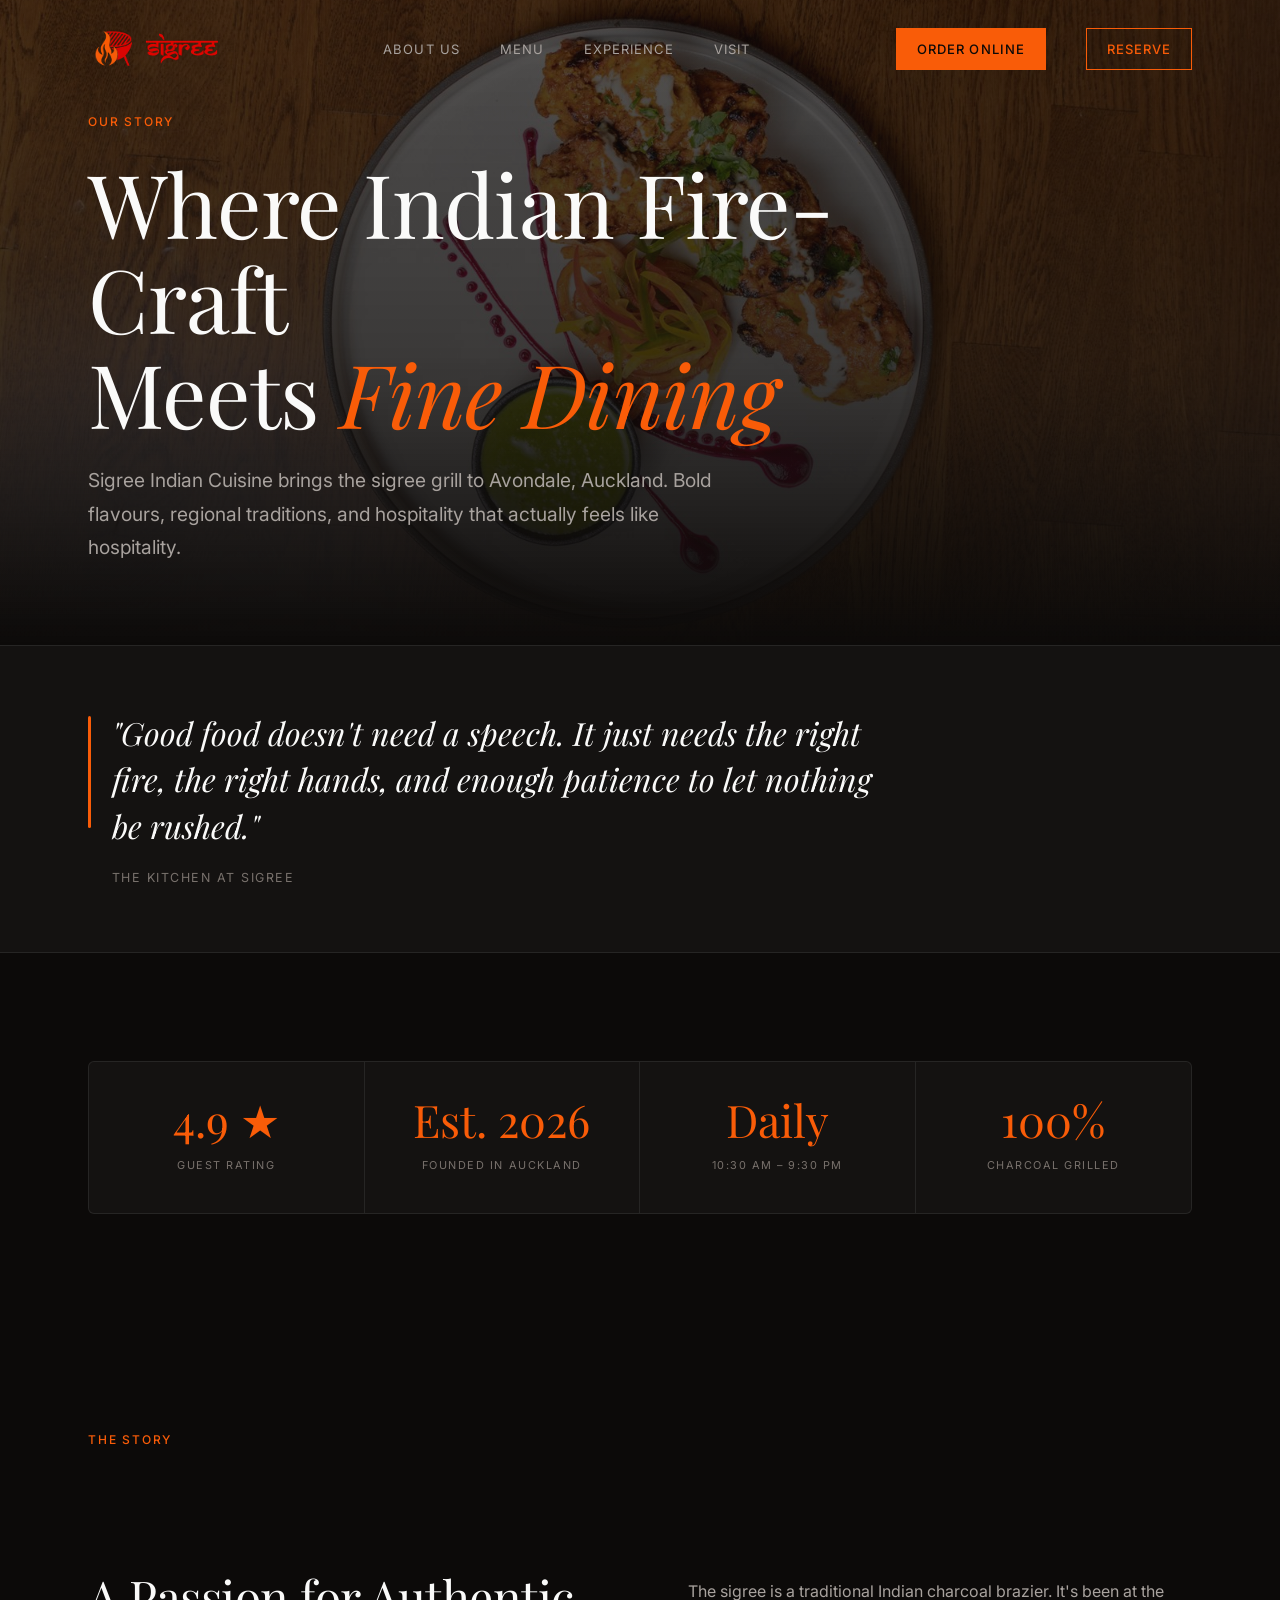
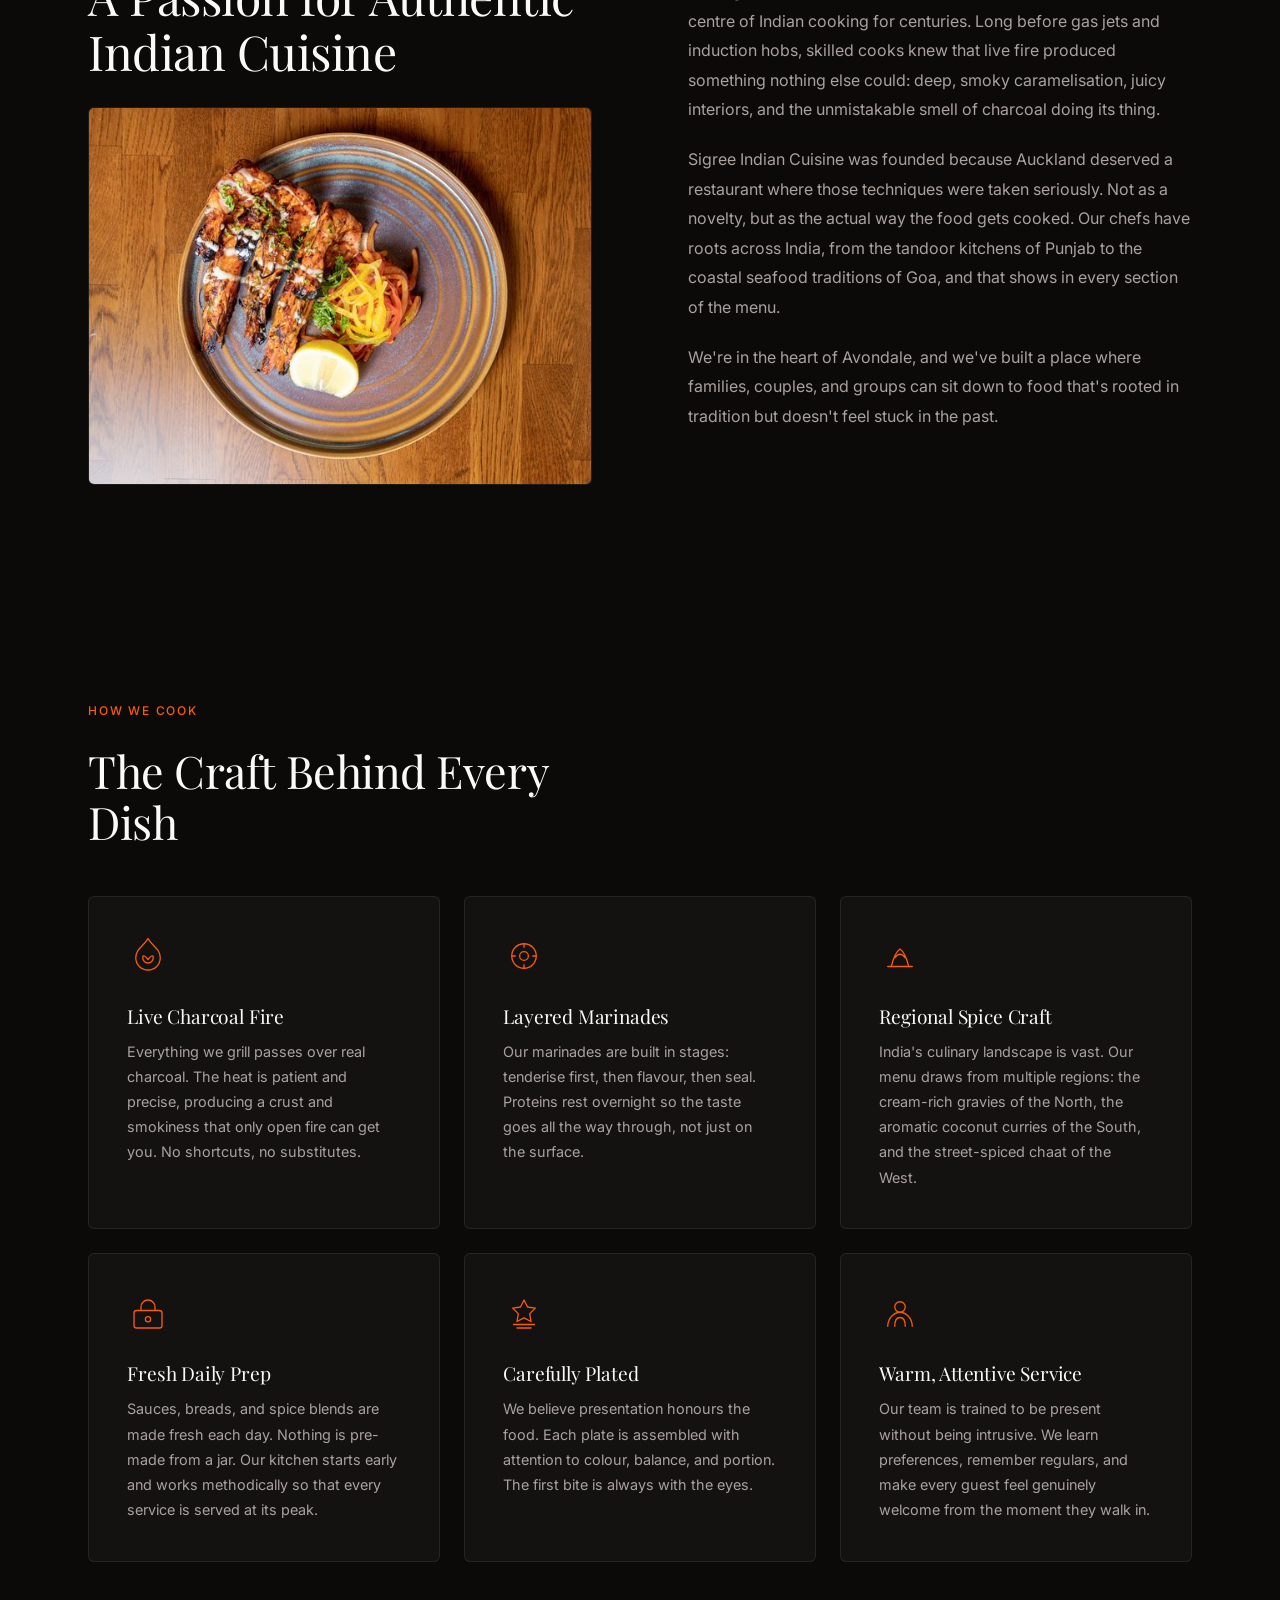
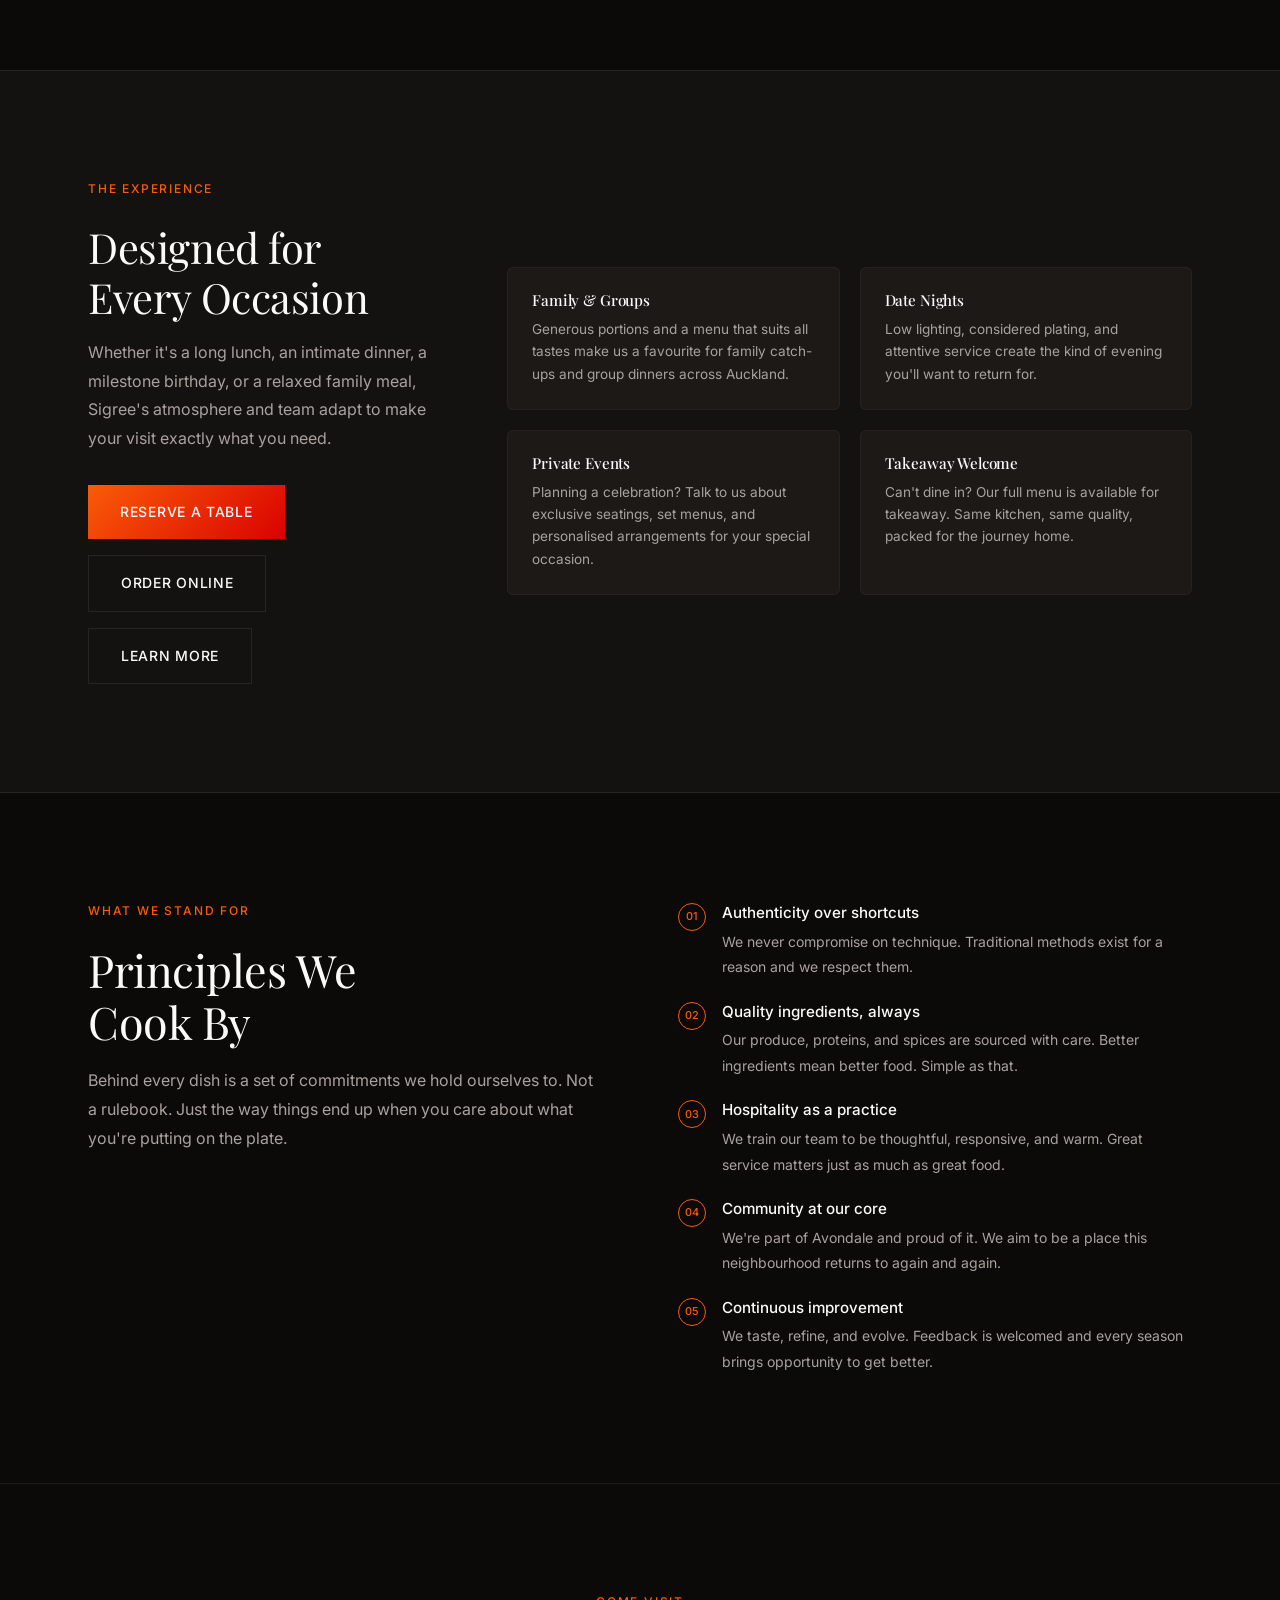
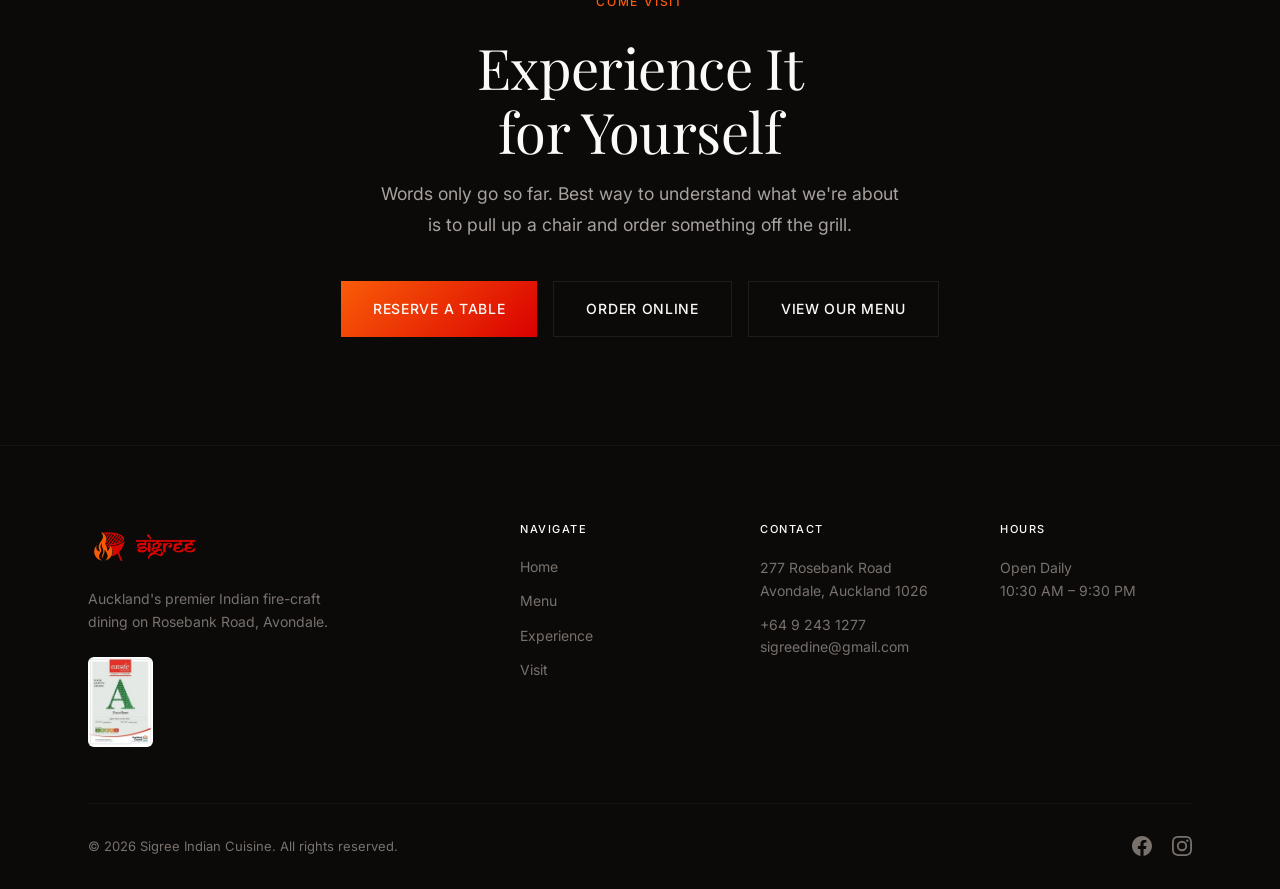
==== commit 040b8e26: "Speed, accessibility and polish fixes - Shrink the logo used on pages (204 KB -> 24 KB), the special" ====
--- a/about.html
+++ b/about.html
@@ -433,7 +433,7 @@
 	<header class="site-header" id="top">
 		<div class="container header-inner">
 			<a class="brand" href="index.html" aria-label="Sigree Indian Cuisine home">
-				<img src="assets/SIGREELOGO1.png" alt="Sigree Indian Cuisine" class="brand-logo" />
+				<img src="assets/sigree-logo.png" alt="Sigree Indian Cuisine" class="brand-logo" />
 			</a>
 
 			<nav class="nav" id="primary-nav" aria-label="Primary navigation">
@@ -719,10 +719,10 @@
 		<div class="container">
 			<div class="footer-grid">
 				<div class="footer-brand">
-					<img src="assets/SIGREELOGO1.png" alt="Sigree Indian Cuisine" class="footer-logo" />
+					<img src="assets/sigree-logo.png" alt="Sigree Indian Cuisine" class="footer-logo" />
 					<p>Auckland's premier Indian fire-craft dining on Rosebank Road, Avondale.</p>
 					<button type="button" class="footer-cert-btn" aria-label="View EatSafe Certificate" onclick="openCertModal()">
-						<img src="assets/cert1.png" alt="EatSafe Rating" class="footer-cert-img" />
+						<img src="assets/cert1-thumb.jpg" alt="EatSafe Rating" class="footer-cert-img" width="65" height="90" />
 					</button>
 				</div>
 				<div class="footer-col">
@@ -762,10 +762,11 @@
 		</div>
 	</footer>
 	<!-- EatSafe Modal -->
-	<div id="cert-modal" class="cert-modal" aria-hidden="true" role="dialog" onclick="closeCertModal()">
+	<div id="cert-modal" class="cert-modal" aria-hidden="true" role="dialog" aria-modal="true"
+		aria-label="EatSafe certificate" onclick="closeCertModal()">
 		<div class="cert-modal-content" onclick="event.stopPropagation()">
-			<button class="cert-modal-close" onclick="closeCertModal()" aria-label="Close certificate">&times;</button>
-			<img src="assets/cert1.png" alt="EatSafe Rating Certificate" class="cert-modal-img" />
+			<button type="button" class="cert-modal-close" onclick="closeCertModal()" aria-label="Close certificate">&times;</button>
+			<img src="assets/cert1.jpg" alt="EatSafe Rating Certificate" class="cert-modal-img" />
 		</div>
 	</div>
 </body>
--- a/styles.css
+++ b/styles.css
@@ -238,6 +238,7 @@
 	letter-spacing: 0.08em;
 	text-transform: uppercase;
 	color: var(--color-text-secondary);
+	white-space: nowrap;
 	transition: color 0.2s ease;
 }
 
@@ -593,14 +594,15 @@
 	flex: 0 0 54%;
 	min-width: 360px;
 	display: flex;
-	justify-content: flex-end;
-}
-
+	justify-content: center;
+}
+
+/* The hero clips are vertical phone videos (9:16). A portrait frame shows
+   more of each shot and doesn't blow the footage up past its resolution. */
 .hero-video-wrap {
-	width: 100%;
-	max-width: 860px;
-	min-height: 520px;
-	aspect-ratio: 16 / 10;
+	height: min(70vh, 620px);
+	max-width: 100%;
+	aspect-ratio: 3 / 4;
 	overflow: hidden;
 	border: 1px solid rgba(255, 255, 255, 0.14);
 	border-radius: 1.75rem;
@@ -634,10 +636,9 @@
 	}
 
 	.hero-video-wrap {
-		max-width: 100%;
-		width: 100%;
-		min-height: 0;
-		aspect-ratio: 16 / 9;
+		width: min(100%, 420px);
+		height: auto;
+		aspect-ratio: 4 / 5;
 	}
 }
 
@@ -1514,9 +1515,9 @@
 	}
 
 	.hero-video-wrap {
-		max-width: 100%;
-		min-height: 0;
-		aspect-ratio: 16 / 9;
+		width: min(100%, 420px);
+		height: auto;
+		aspect-ratio: 4 / 5;
 	}
 
 	.page-embers span {
@@ -1644,91 +1645,6 @@
 		transform: none;
 		transition: none;
 	}
-}
-
-/* ============================================
-   From the Kitchen — Signature Dish Gallery
-   ============================================ */
-.kitchen {
-	background: var(--color-bg-elevated);
-	border-top: 1px solid var(--color-border-subtle);
-	border-bottom: 1px solid var(--color-border-subtle);
-}
-
-.kitchen-header {
-	max-width: 600px;
-	margin-bottom: 3rem;
-}
-
-.kitchen-header h2 {
-	margin-bottom: 1rem;
-}
-
-.kitchen-grid {
-	display: grid;
-	grid-template-columns: repeat(3, 1fr);
-	gap: 1.5rem;
-	margin-bottom: 3rem;
-}
-
-.dish-card {
-	display: flex;
-	flex-direction: column;
-	background: var(--color-bg);
-	border: 1px solid var(--color-border);
-	border-radius: 6px;
-	overflow: hidden;
-	transition: border-color 0.3s var(--ease-out), transform 0.3s var(--ease-out);
-}
-
-.dish-card:hover {
-	border-color: rgba(249, 92, 8, 0.45);
-	transform: translateY(-3px);
-}
-
-.dish-card-media {
-	aspect-ratio: 4 / 3;
-	overflow: hidden;
-	background: var(--color-surface);
-}
-
-.dish-card-media img {
-	width: 100%;
-	height: 100%;
-	object-fit: cover;
-	transition: transform 0.8s var(--ease-out);
-}
-
-.dish-card:hover .dish-card-media img {
-	transform: scale(1.05);
-}
-
-.dish-card-body {
-	padding: 1.5rem 1.5rem 1.75rem;
-}
-
-.dish-card-tag {
-	display: block;
-	font-size: 0.6875rem;
-	letter-spacing: 0.15em;
-	text-transform: uppercase;
-	color: var(--color-accent);
-	margin-bottom: 0.6rem;
-}
-
-.dish-card h3 {
-	color: var(--color-text);
-	font-size: clamp(1.15rem, 2vw, 1.35rem);
-	margin-bottom: 0.5rem;
-}
-
-.dish-card p {
-	font-size: 0.9rem;
-	line-height: 1.65;
-}
-
-.kitchen-cta {
-	text-align: center;
 }
 
 /* ============================================
@@ -1892,35 +1808,6 @@
 	}
 }
 
-/* Kitchen responsive */
-@media (max-width: 1024px) {
-	.kitchen-grid {
-		grid-template-columns: repeat(2, 1fr);
-	}
-}
-
-@media (max-width: 640px) {
-	.kitchen-grid {
-		display: flex;
-		gap: 1rem;
-		overflow-x: auto;
-		scroll-snap-type: x mandatory;
-		scrollbar-width: none;
-		margin: 0 calc(var(--container-padding) * -1) 2.5rem;
-		padding: 0 var(--container-padding);
-		scroll-padding: 0 var(--container-padding);
-	}
-
-	.kitchen-grid::-webkit-scrollbar {
-		display: none;
-	}
-
-	.dish-card {
-		flex: 0 0 82%;
-		scroll-snap-align: start;
-	}
-}
-
 /* ============================================
    Ad Modal
    ============================================ */
@@ -1939,6 +1826,8 @@
 .ad-modal.open {
 	visibility: visible;
 	opacity: 1;
+	/* become visible instantly so focus can move into the modal */
+	transition: visibility 0s, opacity 0.4s;
 }
 
 .ad-modal-overlay {
@@ -2014,6 +1903,30 @@
 	animation: fadeIn 0.4s ease-out;
 }
 
+.ad-modal-images picture {
+	display: block;
+	width: 100%;
+}
+
+/* Phones get the stacked ad image; let it scroll inside the modal */
+@media (max-width: 640px) {
+	.ad-modal-content {
+		width: 92%;
+	}
+
+	.ad-modal-images {
+		display: block;
+		max-height: calc(100vh - 9rem);
+		max-height: calc(100dvh - 9rem);
+		overflow-y: auto;
+		-webkit-overflow-scrolling: touch;
+	}
+
+	.ad-img {
+		max-height: none;
+	}
+}
+
 .ad-modal-nav {
 	padding: 1rem;
 	background: var(--color-bg-elevated);
@@ -2065,6 +1978,7 @@
 .cert-modal.open {
 	opacity: 1;
 	visibility: visible;
+	transition: opacity 0.3s, visibility 0s;
 }
 
 .cert-modal-content {
